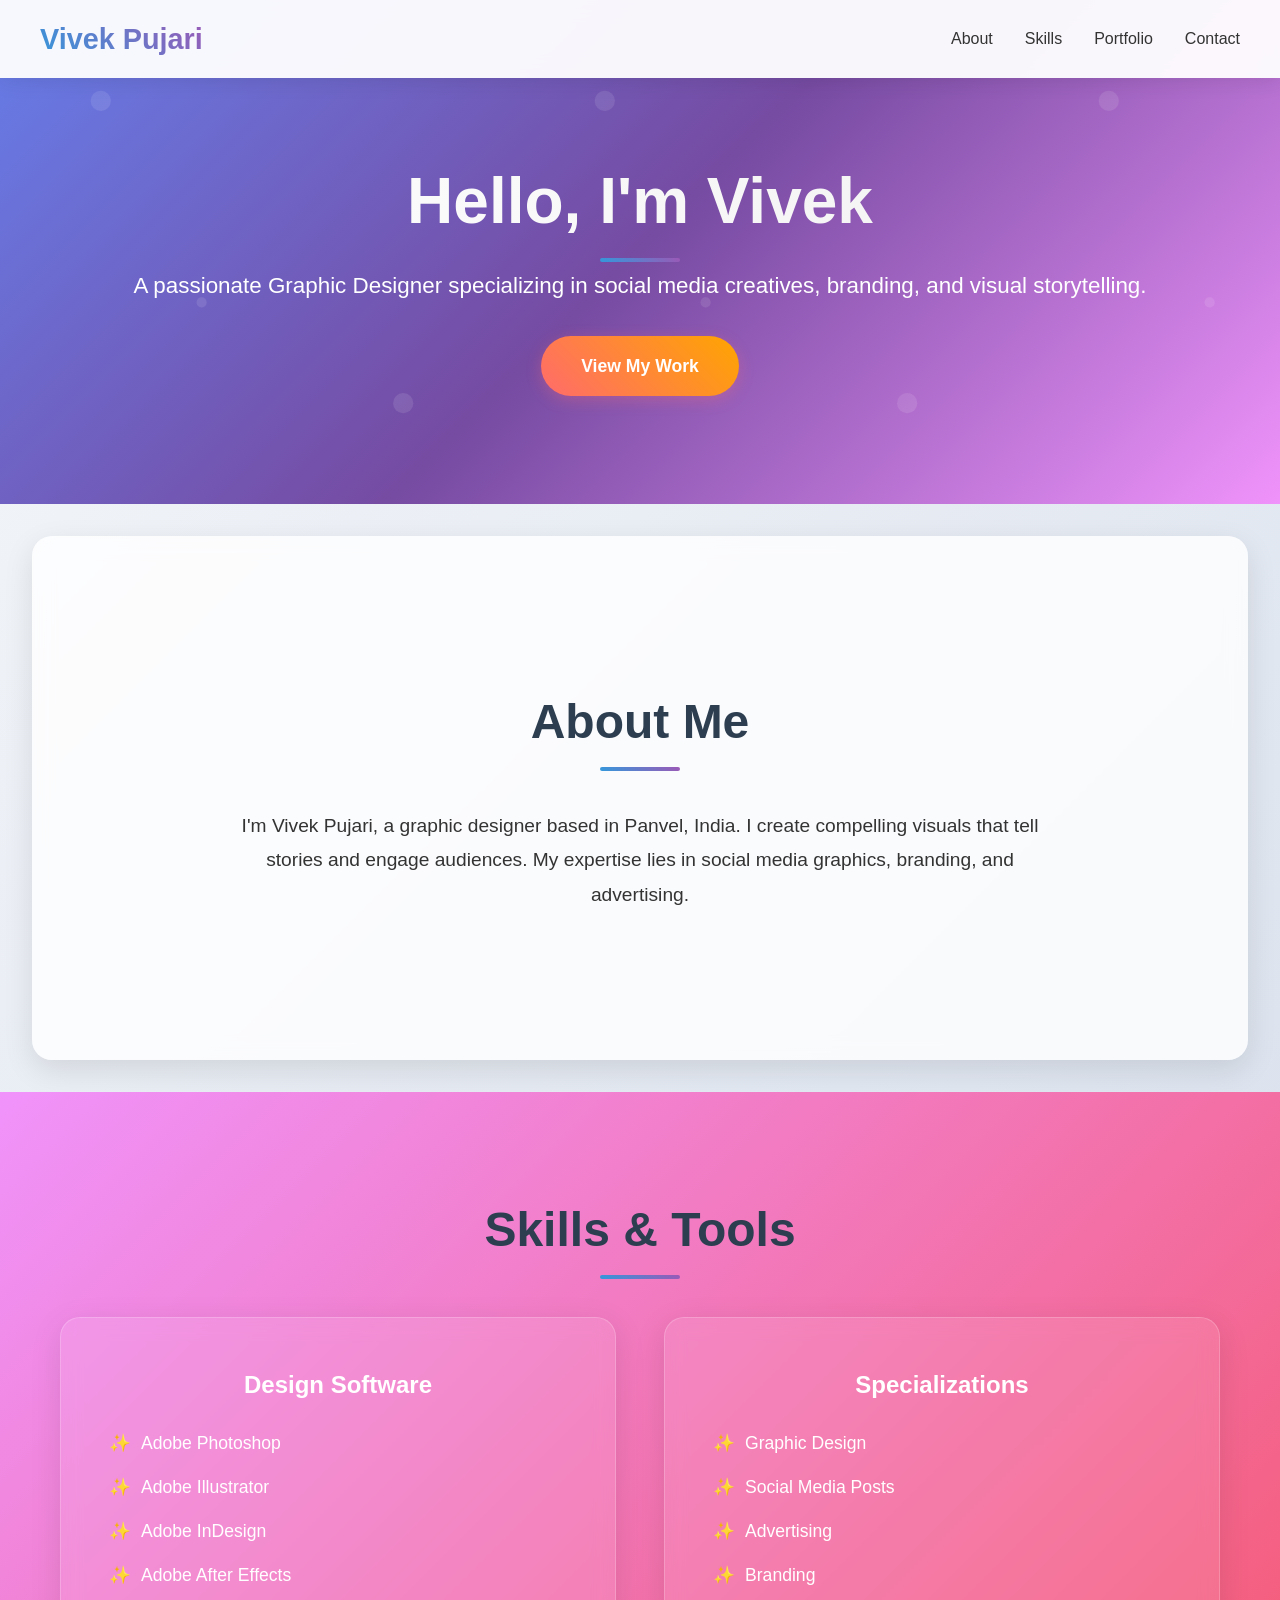
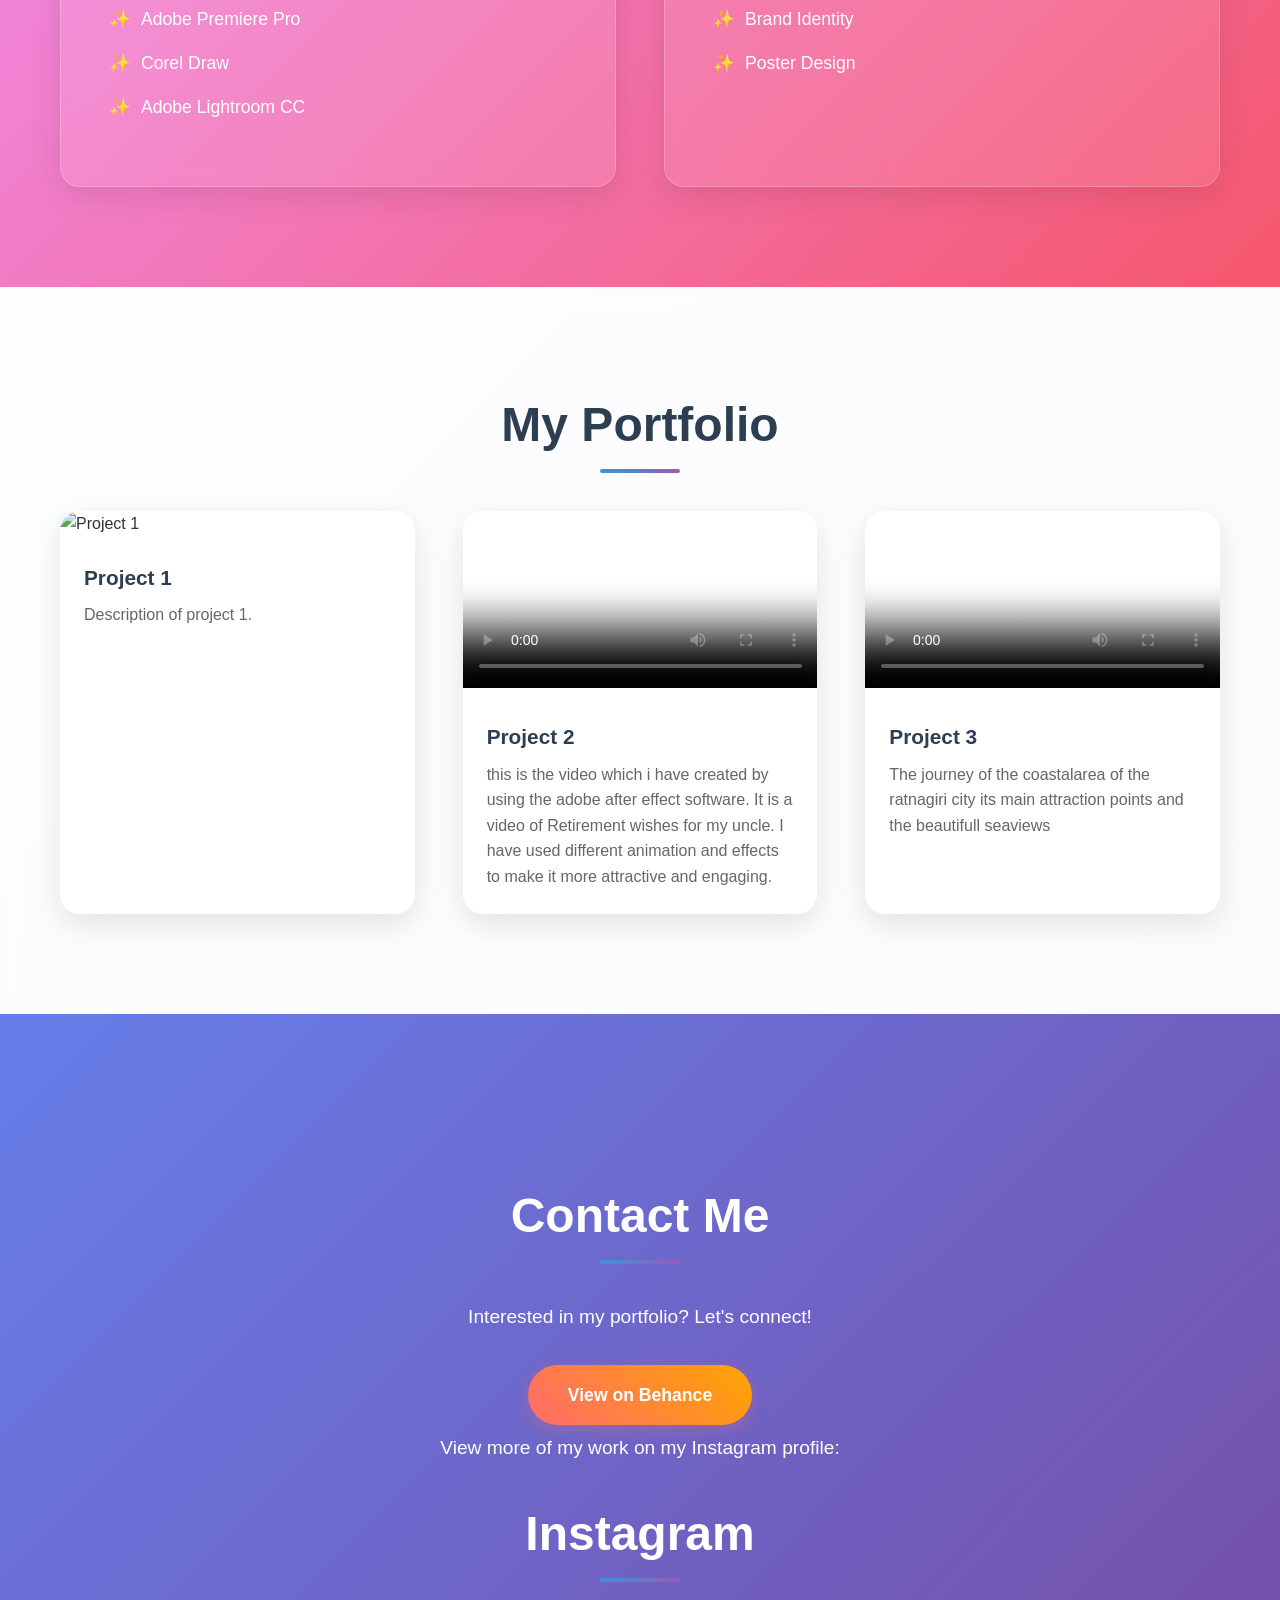
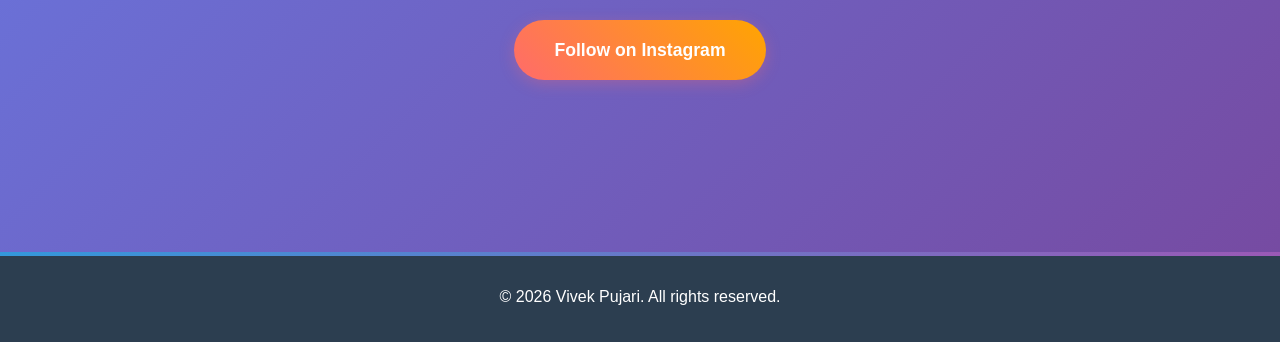
==== vivek pujari.html @ 7c7cf53e "Initial commit" ====
<!DOCTYPE html>
<html lang="en">
<head>
    <meta charset="UTF-8">
    <meta name="viewport" content="width=device-width, initial-scale=1.0">
    <title>Vivek Pujari - Graphic Designer</title>
    <link rel="stylesheet" href="style.css">
</head>
<body>
    <header>
        <nav>
            <div class="container">
                <h1>Vivek Pujari</h1>
                <ul>
                    <li><a href="#about">About</a></li>
                    <li><a href="#skills">Skills</a></li>
                    <li><a href="#portfolio">Portfolio</a></li>
                    <li><a href="#contact">Contact</a></li>
                </ul>
            </div>
        </nav>
    </header>

    <section id="hero">
        <div class="container">
            <h2>Hello, I'm Vivek</h2>
            <p>A passionate Graphic Designer specializing in social media creatives, branding, and visual storytelling.</p>
            <a href="#portfolio" class="btn">View My Work</a>
        </div>
    </section>

    <section id="about">
        <div class="container">
            <h2>About Me</h2>
            <p>I'm Vivek Pujari, a graphic designer based in Panvel, India. I create compelling visuals that tell stories and engage audiences. My expertise lies in social media graphics, branding, and advertising.</p>
        </div>
    </section>

    <section id="skills">
        <div class="container">
            <h2>Skills & Tools</h2>
            <div class="skills-grid">
                <div class="skill">
                    <h3>Design Software</h3>
                    <ul>
                        <li>Adobe Photoshop</li>
                        <li>Adobe Illustrator</li>
                        <li>Adobe InDesign</li>
                        <li>Adobe After Effects</li>
                        <li>Adobe Premiere Pro</li>
                        <li>Corel Draw</li>
                        <li>Adobe Lightroom CC</li>
                    </ul>
                </div>
                <div class="skill">
                    <h3>Specializations</h3>
                    <ul>
                        <li>Graphic Design</li>
                        <li>Social Media Posts</li>
                        <li>Advertising</li>
                        <li>Branding</li>
                        <li>Brand Identity</li>
                        <li>Poster Design</li>
                    </ul>
                </div>
            </div>
        </div>
    </section>

    <section id="portfolio">
        <div class="container">
            <h2>My Portfolio</h2>
            <div class="portfolio-grid">
                <div class="project">
                    <img src="C:\Users\Acer\OneDrive\Desktop\WhatsApp Image 2026-02-21 at 2.46.45 PM.jpeg" alt="Project 1">
                    <h3>Project 1</h3>
                    <p>Description of project 1.</p>
                </div>
                <div class="project">
                    <video controls width="100%" poster="video-poster.jpg">
                        <source src="C:\Users\Acer\Downloads\WhatsApp Video 2026-03-26 at 1.41.38 PM.mp4" type="video/mp4">
                    </video>
                    <h3>Project 2</h3>
                    <p>this is the video which i have created by using the adobe after effect software. It is a video of Retirement wishes for my uncle. I have used different animation and effects to make it more attractive and engaging.  
                    </p>
                </div>
                <div class="project">
                    <video controls width="100%" poster="video-poster.jpg">
                        <source src="C:\Users\Acer\Downloads\snapsave-app_3297527100485076476.mp4"type="video/mp4">
                    </video>
                    <h3>Project 3</h3>
                    <p>The journey of the coastalarea of the ratnagiri city its main attraction points and the beautifull seaviews</p>
                </div>
            </div>
        </div>
    </section>

    <section id="contact">
        <div class="container">
            <h2>Contact Me</h2>
            <p>Interested in my portfolio? Let's connect!</p>
            <a href="https://www.behance.net/vivekpujari3" class="btn">View on Behance</a>
            <p>View more of my work on my Instagram profile:</p>
            <h2>Instagram</h2>
            <a href="https://www.instagram.com/viveekx.11?utm_source=ig_web_button_share_sheet&igsh=ZDNlZDc0MzIxNw==" class="btn">Follow on Instagram</a>
        </div>
    </section>

    <footer>
        <div class="container">
            <p>&copy; 2026 Vivek Pujari. All rights reserved.</p>
        </div>
    </footer>

    <script src="script.js"></script>
</body>
</html>
---- style.css ----
/* Reset and base styles */
* {
    margin: 0;
    padding: 0;
    box-sizing: border-box;
}

body {
    font-family: 'Segoe UI', Tahoma, Geneva, Verdana, sans-serif;
    line-height: 1.6;
    color: #333;
    background: linear-gradient(135deg, #f5f7fa 0%, #c3cfe2 100%);
    min-height: 100vh;
}

.container {
    max-width: 1200px;
    margin: 0 auto;
    padding: 0 20px;
}

/* Header and Navigation */
header {
    background: rgba(255, 255, 255, 0.95);
    backdrop-filter: blur(10px);
    box-shadow: 0 2px 20px rgba(0,0,0,0.1);
    position: fixed;
    width: 100%;
    top: 0;
    z-index: 100;
    transition: all 0.3s ease;
}

nav .container {
    display: flex;
    justify-content: space-between;
    align-items: center;
    padding: 1rem 0;
}

nav h1 {
    color: #2c3e50;
    font-weight: 700;
    font-size: 1.8rem;
    background: linear-gradient(45deg, #3498db, #9b59b6);
    -webkit-background-clip: text;
    -webkit-text-fill-color: transparent;
    background-clip: text;
}

nav ul {
    display: flex;
    list-style: none;
}

nav ul li {
    margin-left: 2rem;
}

nav a {
    text-decoration: none;
    color: #333;
    font-weight: 500;
    transition: all 0.3s ease;
    position: relative;
}

nav a:hover {
    color: #3498db;
    transform: translateY(-2px);
}

nav a::after {
    content: '';
    position: absolute;
    width: 0;
    height: 2px;
    bottom: -5px;
    left: 0;
    background: linear-gradient(45deg, #3498db, #9b59b6);
    transition: width 0.3s ease;
}

nav a:hover::after {
    width: 100%;
}

/* Hero Section */
#hero {
    background: linear-gradient(135deg, #667eea 0%, #764ba2 50%, #f093fb 100%);
    color: white;
    padding: 150px 0 100px;
    text-align: center;
    position: relative;
    overflow: hidden;
}

#hero::before {
    content: '';
    position: absolute;
    top: 0;
    left: 0;
    right: 0;
    bottom: 0;
    background: url('data:image/svg+xml,<svg xmlns="http://www.w3.org/2000/svg" viewBox="0 0 100 100"><circle cx="20" cy="20" r="2" fill="rgba(255,255,255,0.1)"/><circle cx="80" cy="80" r="2" fill="rgba(255,255,255,0.1)"/><circle cx="40" cy="60" r="1" fill="rgba(255,255,255,0.1)"/></svg>') repeat;
    animation: float 20s ease-in-out infinite;
}

@keyframes float {
    0%, 100% { transform: translateY(0px); }
    50% { transform: translateY(-10px); }
}

#hero .container {
    position: relative;
    z-index: 1;
}

#hero h2 {
    font-size: 4rem;
    margin-bottom: 1rem;
    font-weight: 700;
    animation: fadeInUp 1s ease-out;
    background: linear-gradient(45deg, #fff, #f0f0f0);
    -webkit-background-clip: text;
    -webkit-text-fill-color: transparent;
    background-clip: text;
}

#hero p {
    font-size: 1.4rem;
    margin-bottom: 2rem;
    animation: fadeInUp 1.2s ease-out;
    opacity: 0;
    animation-fill-mode: forwards;
}

.btn {
    display: inline-block;
    background: linear-gradient(45deg, #ff6b6b, #ffa500);
    color: white;
    padding: 1rem 2.5rem;
    text-decoration: none;
    border-radius: 50px;
    font-weight: 600;
    font-size: 1.1rem;
    transition: all 0.3s ease;
    box-shadow: 0 4px 15px rgba(255, 107, 107, 0.3);
    animation: fadeInUp 1.4s ease-out;
    opacity: 0;
    animation-fill-mode: forwards;
    position: relative;
    overflow: hidden;
}

.btn:hover {
    transform: translateY(-3px);
    box-shadow: 0 8px 25px rgba(255, 107, 107, 0.4);
}

.btn::before {
    content: '';
    position: absolute;
    top: 0;
    left: -100%;
    width: 100%;
    height: 100%;
    background: linear-gradient(90deg, transparent, rgba(255,255,255,0.2), transparent);
    transition: left 0.5s;
}

.btn:hover::before {
    left: 100%;
}

@keyframes fadeInUp {
    from {
        opacity: 0;
        transform: translateY(30px);
    }
    to {
        opacity: 1;
        transform: translateY(0);
    }
}

/* Sections */
section {
    padding: 100px 0;
    position: relative;
}

section h2 {
    text-align: center;
    margin-bottom: 3rem;
    font-size: 3rem;
    color: #2c3e50;
    font-weight: 700;
    position: relative;
}

section h2::after {
    content: '';
    position: absolute;
    bottom: -10px;
    left: 50%;
    transform: translateX(-50%);
    width: 80px;
    height: 4px;
    background: linear-gradient(45deg, #3498db, #9b59b6);
    border-radius: 2px;
}

/* About */
#about {
    background: rgba(255, 255, 255, 0.8);
    backdrop-filter: blur(10px);
    margin: 2rem;
    border-radius: 20px;
    box-shadow: 0 10px 30px rgba(0,0,0,0.1);
}

#about .container {
    padding: 3rem;
}

#about p {
    font-size: 1.2rem;
    line-height: 1.8;
    text-align: center;
    max-width: 800px;
    margin: 0 auto;
}

/* Skills */
#skills {
    background: linear-gradient(135deg, #f093fb 0%, #f5576c 100%);
    color: white;
}

.skills-grid {
    display: grid;
    grid-template-columns: repeat(auto-fit, minmax(350px, 1fr));
    gap: 3rem;
}

.skill {
    background: rgba(255, 255, 255, 0.1);
    backdrop-filter: blur(10px);
    padding: 3rem;
    border-radius: 20px;
    box-shadow: 0 8px 32px rgba(0,0,0,0.1);
    border: 1px solid rgba(255, 255, 255, 0.2);
    transition: transform 0.3s ease, box-shadow 0.3s ease;
}

.skill:hover {
    transform: translateY(-10px);
    box-shadow: 0 15px 40px rgba(0,0,0,0.2);
}

.skill h3 {
    margin-bottom: 1.5rem;
    color: white;
    font-size: 1.5rem;
    text-align: center;
}

.skill ul {
    list-style: none;
}

.skill li {
    margin-bottom: 1rem;
    padding-left: 2rem;
    position: relative;
    font-size: 1.1rem;
}

.skill li:before {
    content: '✨';
    position: absolute;
    left: 0;
    color: #ffd700;
}

/* Portfolio */
#portfolio {
    background: rgba(255, 255, 255, 0.9);
    backdrop-filter: blur(10px);
}

.portfolio-grid {
    display: grid;
    grid-template-columns: repeat(auto-fit, minmax(350px, 1fr));
    gap: 3rem;
}

.project {
    background: white;
    border-radius: 20px;
    overflow: hidden;
    box-shadow: 0 10px 30px rgba(0,0,0,0.1);
    transition: all 0.3s ease;
    position: relative;
}

.project:hover {
    transform: translateY(-15px) scale(1.02);
    box-shadow: 0 20px 40px rgba(0,0,0,0.2);
}

.project img {
    width: 100%;
    height: 250px;
    object-fit: cover;
    transition: transform 0.3s ease;
}

.project:hover img {
    transform: scale(1.1);
}

.project h3 {
    padding: 1.5rem 1.5rem 0.5rem;
    color: #2c3e50;
    font-size: 1.3rem;
}

.project p {
    padding: 0 1.5rem 1.5rem;
    color: #666;
}

.project::before {
    content: '';
    position: absolute;
    top: 0;
    left: 0;
    right: 0;
    bottom: 0;
    background: linear-gradient(45deg, rgba(52, 152, 219, 0.1), rgba(155, 89, 182, 0.1));
    opacity: 0;
    transition: opacity 0.3s ease;
}

.project:hover::before {
    opacity: 1;
}

/* Contact */
#contact {
    background: linear-gradient(135deg, #667eea 0%, #764ba2 100%);
    color: white;
    text-align: center;
}

#contact .container {
    padding: 4rem;
}

#contact h2 {
    color: white;
}

#contact p {
    font-size: 1.2rem;
    margin-bottom: 2rem;
}

/* Footer */
footer {
    background: #2c3e50;
    color: white;
    text-align: center;
    padding: 2rem 0;
    position: relative;
}

footer::before {
    content: '';
    position: absolute;
    top: 0;
    left: 0;
    right: 0;
    height: 4px;
    background: linear-gradient(45deg, #3498db, #9b59b6);
}

/* Responsive */
@media (max-width: 768px) {
    nav .container {
        flex-direction: column;
    }
    
    nav ul {
        margin-top: 1rem;
    }
    
    nav ul li {
        margin: 0 1rem;
    }
    
    #hero h2 {
        font-size: 2.5rem;
    }
    
    #hero {
        padding: 120px 0 80px;
    }
    
    section h2 {
        font-size: 2.2rem;
    }
    
    .skills-grid, .portfolio-grid {
        grid-template-columns: 1fr;
    }
    
    #about .container {
        padding: 2rem;
    }
}
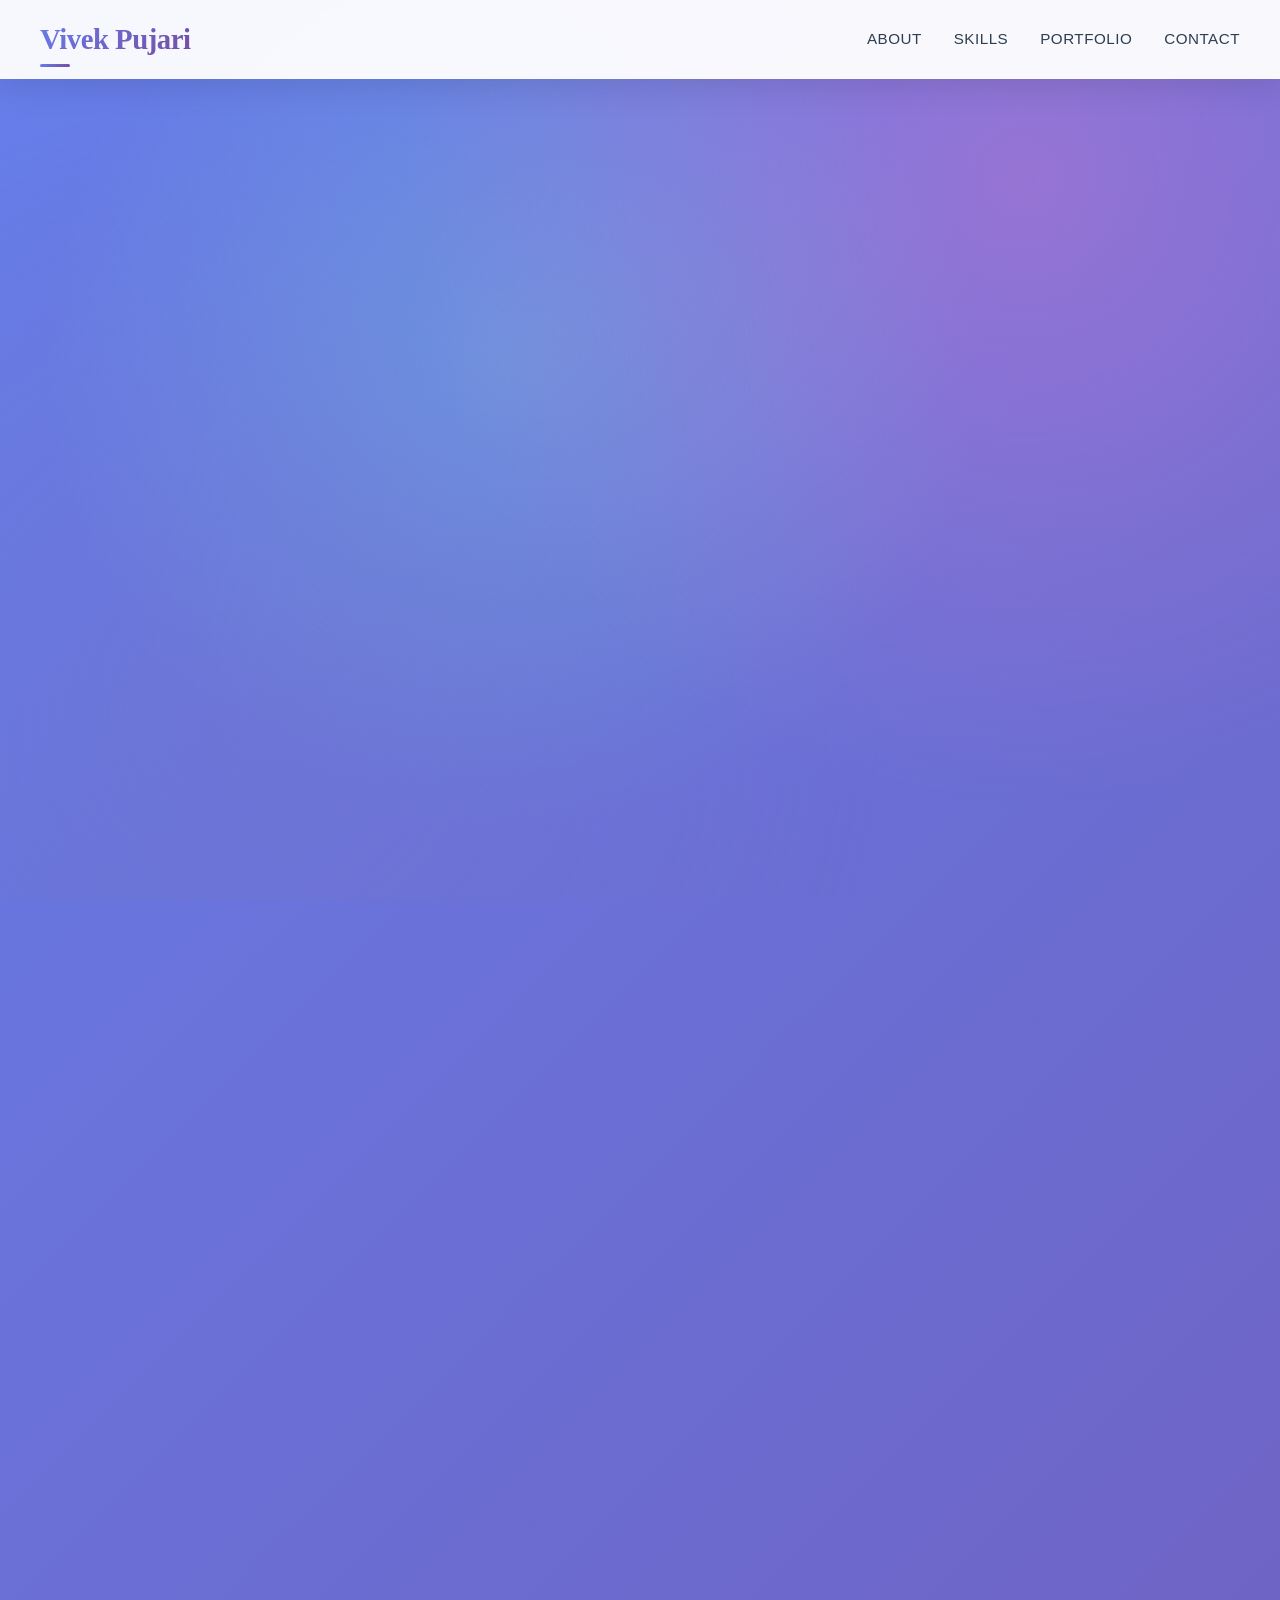
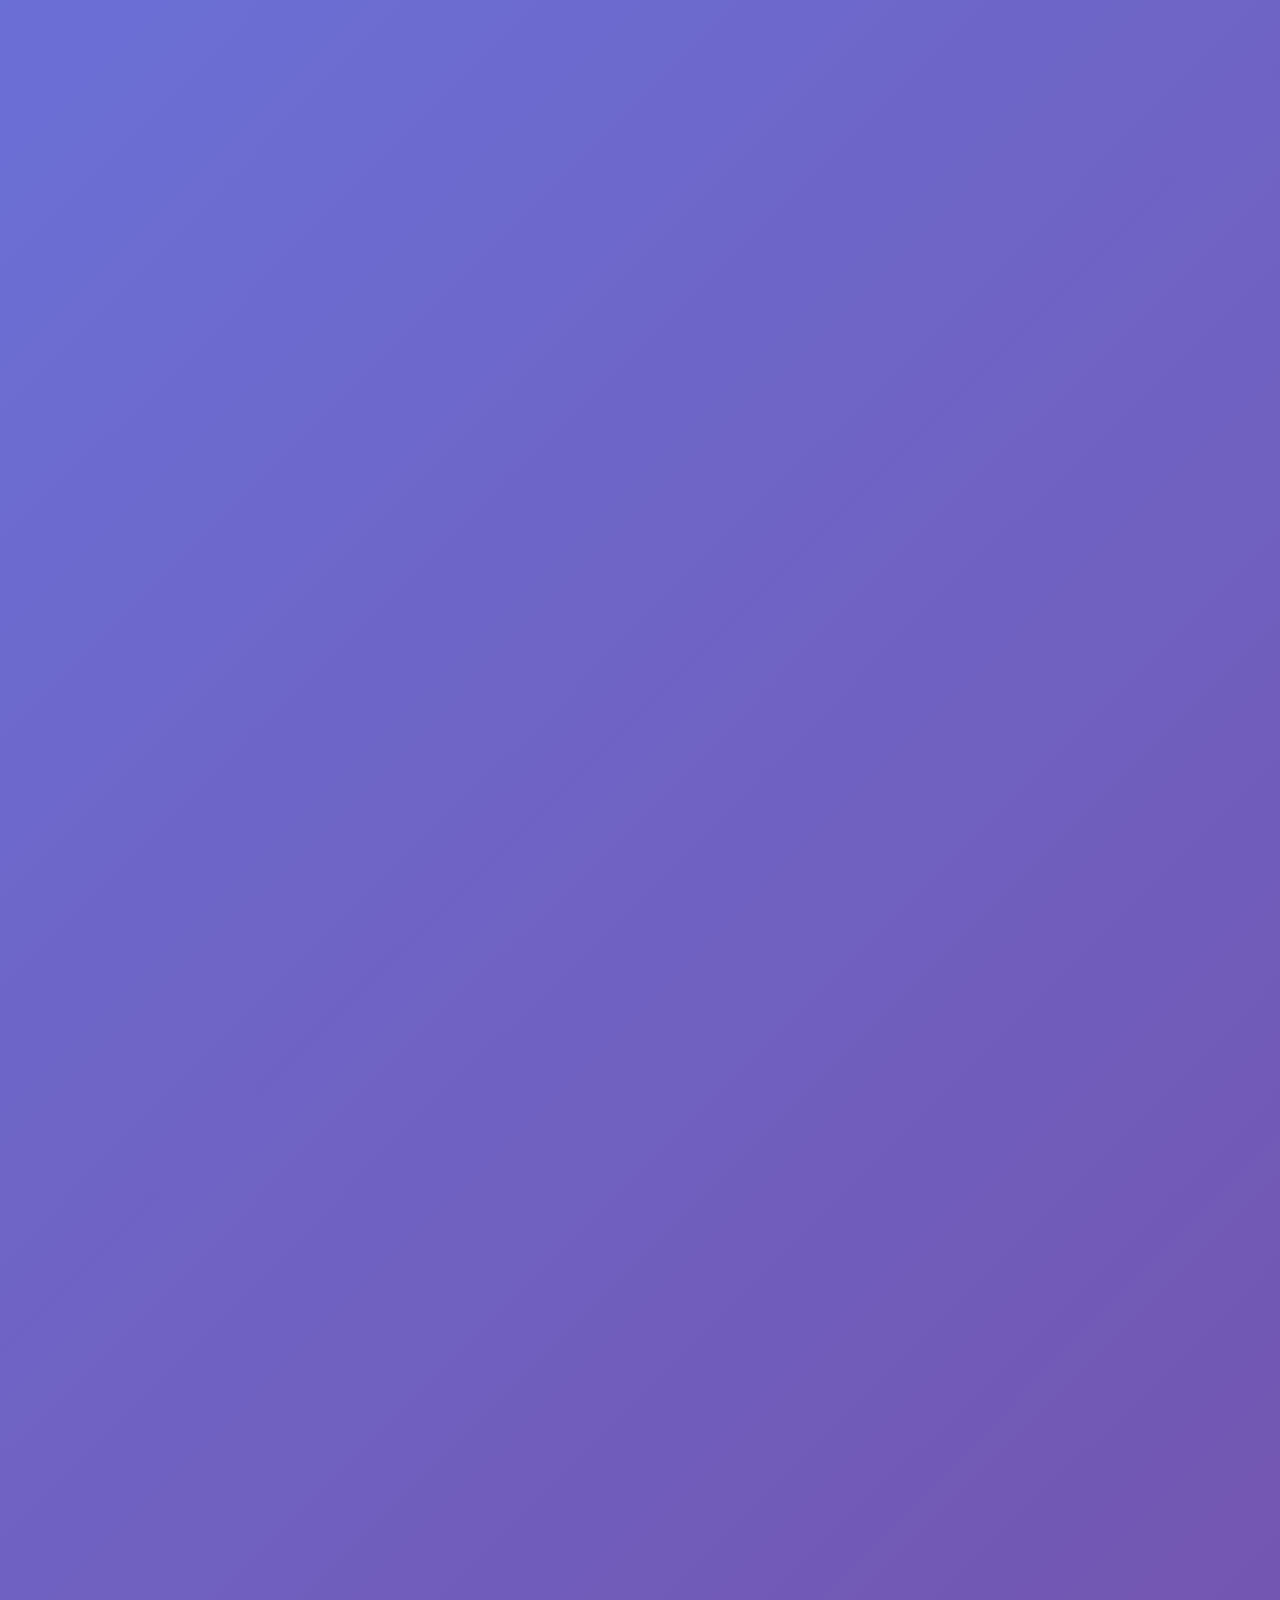
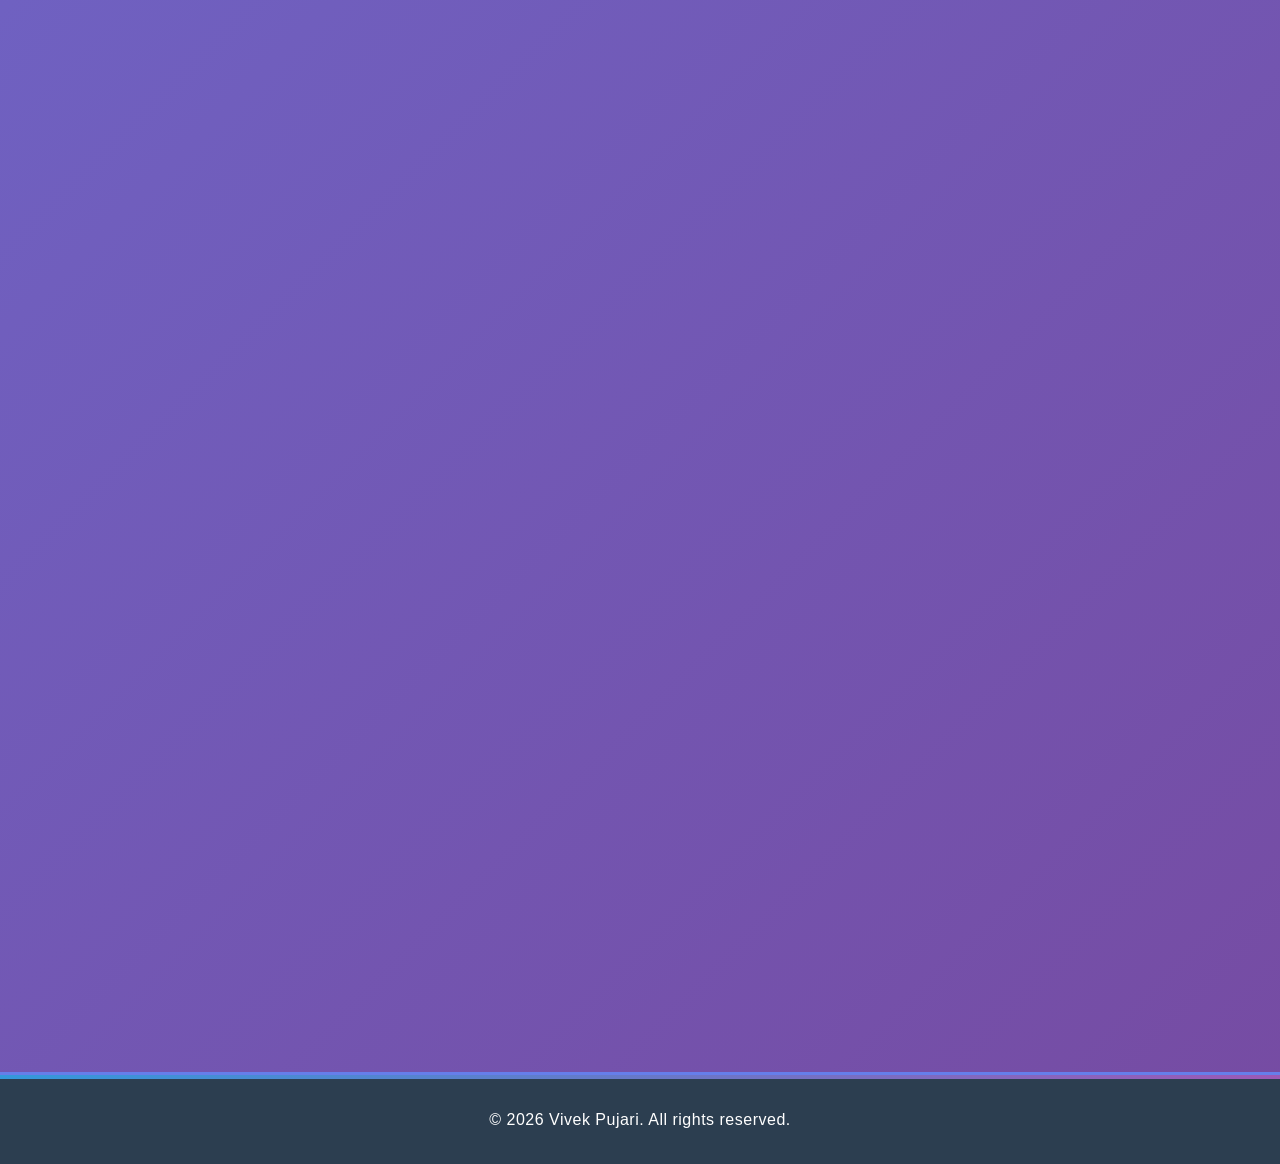
==== commit 0160b978: "dns" ====
--- a/vivek pujari.html
+++ b/vivek pujari.html
@@ -78,7 +78,7 @@
                 </div>
                 <div class="project">
                     <video controls width="100%" poster="video-poster.jpg">
-                        <source src="C:\Users\Acer\Downloads\WhatsApp Video 2026-03-26 at 1.41.38 PM.mp4" type="video/mp4">
+                        <source src="https://pub-1407f82391df4ab1951418d04be76914.r2.dev/uploads/525f02c0-0112-4c88-8903-cd759d3277e4.mp4" type="video/mp4">
                     </video>
                     <h3>Project 2</h3>
                     <p>this is the video which i have created by using the adobe after effect software. It is a video of Retirement wishes for my uncle. I have used different animation and effects to make it more attractive and engaging.  
@@ -86,7 +86,7 @@
                 </div>
                 <div class="project">
                     <video controls width="100%" poster="video-poster.jpg">
-                        <source src="C:\Users\Acer\Downloads\snapsave-app_3297527100485076476.mp4"type="video/mp4">
+                        <source src="https://pub-1407f82391df4ab1951418d04be76914.r2.dev/uploads/deaaebb6-fcba-4660-95e8-91c89a6144dc.mp4"type="video/mp4">
                     </video>
                     <h3>Project 3</h3>
                     <p>The journey of the coastalarea of the ratnagiri city its main attraction points and the beautifull seaviews</p>
--- a/style.css
+++ b/style.css
@@ -1,3 +1,23 @@
+/* CSS Custom Properties for Theming */
+:root {
+    --primary-color: #667eea;
+    --secondary-color: #764ba2;
+    --accent-color: #f093fb;
+    --text-color: #2c3e50;
+    --light-bg: #f8f9fa;
+    --dark-bg: #1a1a1a;
+    --glass-bg: rgba(255, 255, 255, 0.1);
+    --glass-border: rgba(255, 255, 255, 0.2);
+    --shadow-light: 0 8px 32px rgba(0, 0, 0, 0.1);
+    --shadow-dark: 0 15px 35px rgba(0, 0, 0, 0.2);
+    --gradient-primary: linear-gradient(135deg, var(--primary-color), var(--secondary-color));
+    --gradient-accent: linear-gradient(135deg, var(--accent-color), #f5576c);
+    --transition: all 0.3s cubic-bezier(0.4, 0, 0.2, 1);
+}
+
+/* Import Google Fonts */
+@import url('https://fonts.googleapis.com/css2?family=Poppins:wght@300;400;500;600;700;800&family=Playfair+Display:wght@400;700&display=swap');
+
 /* Reset and base styles */
 * {
     margin: 0;
@@ -6,11 +26,28 @@
 }
 
 body {
-    font-family: 'Segoe UI', Tahoma, Geneva, Verdana, sans-serif;
+    font-family: 'Poppins', sans-serif;
     line-height: 1.6;
-    color: #333;
-    background: linear-gradient(135deg, #f5f7fa 0%, #c3cfe2 100%);
+    color: var(--text-color);
+    background: var(--gradient-primary);
     min-height: 100vh;
+    overflow-x: hidden;
+    position: relative;
+}
+
+body::before {
+    content: '';
+    position: fixed;
+    top: 0;
+    left: 0;
+    width: 100%;
+    height: 100%;
+    background:
+        radial-gradient(circle at 20% 80%, rgba(120, 119, 198, 0.3) 0%, transparent 50%),
+        radial-gradient(circle at 80% 20%, rgba(255, 119, 198, 0.3) 0%, transparent 50%),
+        radial-gradient(circle at 40% 40%, rgba(120, 219, 226, 0.3) 0%, transparent 50%);
+    pointer-events: none;
+    z-index: -1;
 }
 
 .container {
@@ -22,13 +59,21 @@
 /* Header and Navigation */
 header {
     background: rgba(255, 255, 255, 0.95);
-    backdrop-filter: blur(10px);
-    box-shadow: 0 2px 20px rgba(0,0,0,0.1);
+    backdrop-filter: blur(20px);
+    -webkit-backdrop-filter: blur(20px);
+    box-shadow: var(--shadow-light);
     position: fixed;
     width: 100%;
     top: 0;
-    z-index: 100;
-    transition: all 0.3s ease;
+    z-index: 1000;
+    transition: var(--transition);
+    border-bottom: 1px solid var(--glass-border);
+}
+
+header.scrolled {
+    background: rgba(255, 255, 255, 0.98);
+    box-shadow: var(--shadow-dark);
+    transform: translateY(0);
 }
 
 nav .container {
@@ -39,34 +84,53 @@
 }
 
 nav h1 {
-    color: #2c3e50;
-    font-weight: 700;
+    color: var(--text-color);
+    font-weight: 800;
     font-size: 1.8rem;
-    background: linear-gradient(45deg, #3498db, #9b59b6);
+    background: var(--gradient-primary);
     -webkit-background-clip: text;
     -webkit-text-fill-color: transparent;
     background-clip: text;
+    font-family: 'Playfair Display', serif;
+    letter-spacing: -0.5px;
+    position: relative;
+}
+
+nav h1::after {
+    content: '';
+    position: absolute;
+    bottom: -5px;
+    left: 0;
+    width: 30px;
+    height: 3px;
+    background: var(--gradient-primary);
+    border-radius: 2px;
 }
 
 nav ul {
     display: flex;
     list-style: none;
+    gap: 2rem;
 }
 
 nav ul li {
-    margin-left: 2rem;
+    position: relative;
 }
 
 nav a {
     text-decoration: none;
-    color: #333;
+    color: var(--text-color);
     font-weight: 500;
-    transition: all 0.3s ease;
-    position: relative;
+    transition: var(--transition);
+    position: relative;
+    padding: 0.5rem 0;
+    font-size: 0.95rem;
+    letter-spacing: 0.5px;
+    text-transform: uppercase;
 }
 
 nav a:hover {
-    color: #3498db;
+    color: var(--primary-color);
     transform: translateY(-2px);
 }
 
@@ -75,10 +139,11 @@
     position: absolute;
     width: 0;
     height: 2px;
-    bottom: -5px;
-    left: 0;
-    background: linear-gradient(45deg, #3498db, #9b59b6);
-    transition: width 0.3s ease;
+    bottom: 0;
+    left: 50%;
+    background: var(--gradient-primary);
+    transition: var(--transition);
+    transform: translateX(-50%);
 }
 
 nav a:hover::after {
@@ -87,12 +152,15 @@
 
 /* Hero Section */
 #hero {
-    background: linear-gradient(135deg, #667eea 0%, #764ba2 50%, #f093fb 100%);
-    color: white;
-    padding: 150px 0 100px;
+    background: var(--gradient-accent);
+    color: white;
+    padding: 180px 0 120px;
     text-align: center;
     position: relative;
     overflow: hidden;
+    min-height: 100vh;
+    display: flex;
+    align-items: center;
 }
 
 #hero::before {
@@ -102,60 +170,111 @@
     left: 0;
     right: 0;
     bottom: 0;
-    background: url('data:image/svg+xml,<svg xmlns="http://www.w3.org/2000/svg" viewBox="0 0 100 100"><circle cx="20" cy="20" r="2" fill="rgba(255,255,255,0.1)"/><circle cx="80" cy="80" r="2" fill="rgba(255,255,255,0.1)"/><circle cx="40" cy="60" r="1" fill="rgba(255,255,255,0.1)"/></svg>') repeat;
+    background:
+        url('data:image/svg+xml,<svg xmlns="http://www.w3.org/2000/svg" viewBox="0 0 1000 1000"><defs><pattern id="grain" width="100" height="100" patternUnits="userSpaceOnUse"><circle cx="25" cy="25" r="1" fill="rgba(255,255,255,0.1)"/><circle cx="75" cy="75" r="1" fill="rgba(255,255,255,0.1)"/><circle cx="50" cy="50" r="0.5" fill="rgba(255,255,255,0.05)"/></pattern></defs><rect width="100%" height="100%" fill="url(%23grain)"/></svg>') repeat,
+        linear-gradient(45deg, rgba(255,255,255,0.1) 0%, rgba(255,255,255,0.05) 100%);
     animation: float 20s ease-in-out infinite;
 }
 
 @keyframes float {
-    0%, 100% { transform: translateY(0px); }
-    50% { transform: translateY(-10px); }
+    0%, 100% { transform: translateY(0px) rotate(0deg); }
+    33% { transform: translateY(-10px) rotate(1deg); }
+    66% { transform: translateY(5px) rotate(-1deg); }
 }
 
 #hero .container {
     position: relative;
     z-index: 1;
+    animation: slideInUp 1s ease-out;
+}
+
+@keyframes slideInUp {
+    from {
+        opacity: 0;
+        transform: translateY(50px);
+    }
+    to {
+        opacity: 1;
+        transform: translateY(0);
+    }
 }
 
 #hero h2 {
-    font-size: 4rem;
-    margin-bottom: 1rem;
-    font-weight: 700;
-    animation: fadeInUp 1s ease-out;
-    background: linear-gradient(45deg, #fff, #f0f0f0);
+    font-size: 4.5rem;
+    margin-bottom: 1.5rem;
+    font-weight: 800;
+    font-family: 'Playfair Display', serif;
+    background: linear-gradient(45deg, #fff, rgba(255,255,255,0.9));
     -webkit-background-clip: text;
     -webkit-text-fill-color: transparent;
     background-clip: text;
+    letter-spacing: -1px;
+    animation: fadeInScale 1.2s ease-out;
+    text-shadow: 0 2px 4px rgba(0,0,0,0.1);
+}
+
+@keyframes fadeInScale {
+    from {
+        opacity: 0;
+        transform: scale(0.9);
+    }
+    to {
+        opacity: 1;
+        transform: scale(1);
+    }
 }
 
 #hero p {
     font-size: 1.4rem;
-    margin-bottom: 2rem;
-    animation: fadeInUp 1.2s ease-out;
+    margin-bottom: 3rem;
+    max-width: 600px;
+    margin-left: auto;
+    margin-right: auto;
+    font-weight: 300;
+    line-height: 1.8;
+    animation: fadeInUp 1.4s ease-out;
     opacity: 0;
     animation-fill-mode: forwards;
+    color: rgba(255,255,255,0.95);
+}
+
+@keyframes fadeInUp {
+    from {
+        opacity: 0;
+        transform: translateY(30px);
+    }
+    to {
+        opacity: 1;
+        transform: translateY(0);
+    }
 }
 
 .btn {
     display: inline-block;
     background: linear-gradient(45deg, #ff6b6b, #ffa500);
     color: white;
-    padding: 1rem 2.5rem;
+    padding: 1.2rem 3rem;
     text-decoration: none;
     border-radius: 50px;
     font-weight: 600;
     font-size: 1.1rem;
-    transition: all 0.3s ease;
-    box-shadow: 0 4px 15px rgba(255, 107, 107, 0.3);
-    animation: fadeInUp 1.4s ease-out;
+    transition: var(--transition);
+    box-shadow: 0 8px 25px rgba(255, 107, 107, 0.4);
+    animation: fadeInUp 1.6s ease-out;
     opacity: 0;
     animation-fill-mode: forwards;
     position: relative;
     overflow: hidden;
+    border: none;
+    cursor: pointer;
+    text-transform: uppercase;
+    letter-spacing: 1px;
+    font-family: 'Poppins', sans-serif;
 }
 
 .btn:hover {
-    transform: translateY(-3px);
-    box-shadow: 0 8px 25px rgba(255, 107, 107, 0.4);
+    transform: translateY(-5px) scale(1.05);
+    box-shadow: 0 15px 35px rgba(255, 107, 107, 0.6);
 }
 
 .btn::before {
@@ -165,38 +284,470 @@
     left: -100%;
     width: 100%;
     height: 100%;
-    background: linear-gradient(90deg, transparent, rgba(255,255,255,0.2), transparent);
-    transition: left 0.5s;
+    background: linear-gradient(90deg, transparent, rgba(255,255,255,0.3), transparent);
+    transition: left 0.6s;
 }
 
 .btn:hover::before {
     left: 100%;
 }
 
-@keyframes fadeInUp {
+.btn:active {
+    transform: translateY(-2px) scale(1.02);
+}
+
+/* Sections */
+section {
+    padding: 120px 0;
+    position: relative;
+}
+
+section h2 {
+    text-align: center;
+    margin-bottom: 4rem;
+    font-size: 3.5rem;
+    color: var(--text-color);
+    font-weight: 700;
+    font-family: 'Playfair Display', serif;
+    position: relative;
+    letter-spacing: -0.5px;
+}
+
+section h2::after {
+    content: '';
+    position: absolute;
+    bottom: -15px;
+    left: 50%;
+    transform: translateX(-50%);
+    width: 100px;
+    height: 5px;
+    background: var(--gradient-primary);
+    border-radius: 3px;
+    box-shadow: 0 2px 10px rgba(102, 126, 234, 0.3);
+}
+
+/* About */
+#about {
+    background: rgba(255, 255, 255, 0.9);
+    backdrop-filter: blur(20px);
+    -webkit-backdrop-filter: blur(20px);
+    margin: 2rem;
+    border-radius: 30px;
+    box-shadow: var(--shadow-light);
+    border: 1px solid var(--glass-border);
+    position: relative;
+    overflow: hidden;
+}
+
+#about::before {
+    content: '';
+    position: absolute;
+    top: -50%;
+    left: -50%;
+    width: 200%;
+    height: 200%;
+    background: conic-gradient(from 0deg, transparent, rgba(102, 126, 234, 0.1), transparent);
+    animation: rotate 20s linear infinite;
+    pointer-events: none;
+}
+
+@keyframes rotate {
+    from { transform: rotate(0deg); }
+    to { transform: rotate(360deg); }
+}
+
+#about .container {
+    padding: 4rem;
+    position: relative;
+    z-index: 1;
+}
+
+#about p {
+    font-size: 1.3rem;
+    line-height: 1.9;
+    text-align: center;
+    max-width: 900px;
+    margin: 0 auto;
+    font-weight: 400;
+    color: rgba(44, 62, 80, 0.9);
+}
+
+/* Skills */
+#skills {
+    background: var(--gradient-accent);
+    color: white;
+    position: relative;
+    overflow: hidden;
+}
+
+#skills::before {
+    content: '';
+    position: absolute;
+    top: 0;
+    left: 0;
+    right: 0;
+    bottom: 0;
+    background: url('data:image/svg+xml,<svg xmlns="http://www.w3.org/2000/svg" viewBox="0 0 100 100"><circle cx="10" cy="10" r="1" fill="rgba(255,255,255,0.1)"/><circle cx="90" cy="90" r="1" fill="rgba(255,255,255,0.1)"/><circle cx="50" cy="50" r="2" fill="rgba(255,255,255,0.05)"/></svg>') repeat;
+    animation: float 15s ease-in-out infinite reverse;
+}
+
+.skills-grid {
+    display: grid;
+    grid-template-columns: repeat(auto-fit, minmax(400px, 1fr));
+    gap: 3rem;
+}
+
+.skill {
+    background: rgba(255, 255, 255, 0.15);
+    backdrop-filter: blur(20px);
+    -webkit-backdrop-filter: blur(20px);
+    padding: 3.5rem;
+    border-radius: 25px;
+    box-shadow: var(--shadow-dark);
+    border: 1px solid rgba(255, 255, 255, 0.2);
+    transition: var(--transition);
+    position: relative;
+    overflow: hidden;
+}
+
+.skill::before {
+    content: '';
+    position: absolute;
+    top: 0;
+    left: -100%;
+    width: 100%;
+    height: 100%;
+    background: linear-gradient(90deg, transparent, rgba(255,255,255,0.1), transparent);
+    transition: left 0.6s;
+}
+
+.skill:hover::before {
+    left: 100%;
+}
+
+.skill:hover {
+    transform: translateY(-15px) rotateX(5deg);
+    box-shadow: 0 25px 50px rgba(0,0,0,0.3);
+}
+
+.skill h3 {
+    margin-bottom: 2rem;
+    color: white;
+    font-size: 1.8rem;
+    text-align: center;
+    font-weight: 600;
+    position: relative;
+}
+
+.skill h3::after {
+    content: '';
+    position: absolute;
+    bottom: -10px;
+    left: 50%;
+    transform: translateX(-50%);
+    width: 50px;
+    height: 3px;
+    background: rgba(255,255,255,0.5);
+    border-radius: 2px;
+}
+
+.skill ul {
+    list-style: none;
+}
+
+.skill li {
+    margin-bottom: 1.2rem;
+    padding-left: 2.5rem;
+    position: relative;
+    font-size: 1.1rem;
+    font-weight: 400;
+    transition: var(--transition);
+}
+
+.skill li:hover {
+    transform: translateX(10px);
+    color: #ffeaa7;
+}
+
+.skill li:before {
+    content: '✨';
+    position: absolute;
+    left: 0;
+    color: #ffd700;
+    font-size: 1.2rem;
+    transition: var(--transition);
+}
+
+.skill li:hover:before {
+    transform: scale(1.3) rotate(10deg);
+}
+
+/* Portfolio */
+#portfolio {
+    background: rgba(255, 255, 255, 0.95);
+    backdrop-filter: blur(20px);
+    -webkit-backdrop-filter: blur(20px);
+}
+
+.portfolio-grid {
+    display: grid;
+    grid-template-columns: repeat(auto-fit, minmax(400px, 1fr));
+    gap: 3rem;
+}
+
+.project {
+    background: white;
+    border-radius: 25px;
+    overflow: hidden;
+    box-shadow: var(--shadow-light);
+    transition: var(--transition);
+    position: relative;
+    border: 1px solid rgba(0,0,0,0.05);
+}
+
+.project:hover {
+    transform: translateY(-20px) scale(1.03) rotateY(2deg);
+    box-shadow: 0 30px 60px rgba(0,0,0,0.2);
+}
+
+.project img, .project video {
+    width: 100%;
+    height: 280px;
+    object-fit: cover;
+    transition: var(--transition);
+}
+
+.project:hover img, .project:hover video {
+    transform: scale(1.1);
+    filter: brightness(1.1) contrast(1.1);
+}
+
+.project h3 {
+    padding: 2rem 2rem 0.5rem;
+    color: var(--text-color);
+    font-size: 1.4rem;
+    font-weight: 600;
+    font-family: 'Playfair Display', serif;
+}
+
+.project p {
+    padding: 0 2rem 2rem;
+    color: #666;
+    font-size: 1rem;
+    line-height: 1.6;
+}
+
+.project::before {
+    content: '';
+    position: absolute;
+    top: 0;
+    left: 0;
+    right: 0;
+    bottom: 0;
+    background: linear-gradient(45deg, rgba(102, 126, 234, 0.05), rgba(118, 75, 162, 0.05));
+    opacity: 0;
+    transition: var(--transition);
+    pointer-events: none;
+}
+
+.project:hover::before {
+    opacity: 1;
+}
+
+/* Contact */
+#contact {
+    background: var(--gradient-primary);
+    color: white;
+    text-align: center;
+    position: relative;
+    overflow: hidden;
+}
+
+#contact::before {
+    content: '';
+    position: absolute;
+    top: -50%;
+    right: -50%;
+    width: 200%;
+    height: 200%;
+    background: conic-gradient(from 180deg, transparent, rgba(240, 147, 251, 0.1), transparent);
+    animation: rotate 25s linear infinite reverse;
+}
+
+#contact .container {
+    padding: 5rem;
+    position: relative;
+    z-index: 1;
+}
+
+#contact h2 {
+    color: white;
+    margin-bottom: 2rem;
+}
+
+#contact p {
+    font-size: 1.3rem;
+    margin-bottom: 3rem;
+    max-width: 600px;
+    margin-left: auto;
+    margin-right: auto;
+    font-weight: 300;
+}
+
+#contact .btn {
+    margin: 1rem;
+    animation: pulse 2s infinite;
+}
+
+@keyframes pulse {
+    0%, 100% { transform: scale(1); }
+    50% { transform: scale(1.05); }
+}
+
+/* Footer */
+footer {
+    background: var(--dark-bg);
+    color: white;
+    text-align: center;
+    padding: 3rem 0;
+    position: relative;
+    border-top: 3px solid var(--primary-color);
+}
+
+footer::before {
+    content: '';
+    position: absolute;
+    top: 0;
+    left: 0;
+    right: 0;
+    height: 4px;
+    background: var(--gradient-primary);
+}
+
+footer p {
+    font-size: 1rem;
+    font-weight: 400;
+    letter-spacing: 0.5px;
+}
+
+/* Scroll Animations */
+@keyframes slideInLeft {
     from {
         opacity: 0;
-        transform: translateY(30px);
+        transform: translateX(-50px);
     }
     to {
         opacity: 1;
-        transform: translateY(0);
-    }
-}
-
-/* Sections */
-section {
-    padding: 100px 0;
-    position: relative;
-}
-
-section h2 {
-    text-align: center;
-    margin-bottom: 3rem;
-    font-size: 3rem;
-    color: #2c3e50;
-    font-weight: 700;
-    position: relative;
+        transform: translateX(0);
+    }
+}
+
+@keyframes slideInRight {
+    from {
+        opacity: 0;
+        transform: translateX(50px);
+    }
+    to {
+        opacity: 1;
+        transform: translateX(0);
+    }
+}
+
+/* Responsive Design */
+@media (max-width: 768px) {
+    nav .container {
+        flex-direction: column;
+        gap: 1rem;
+    }
+
+    nav ul {
+        gap: 1rem;
+    }
+
+    nav ul li {
+        margin: 0;
+    }
+
+    #hero {
+        padding: 150px 0 100px;
+    }
+
+    #hero h2 {
+        font-size: 3rem;
+    }
+
+    #hero p {
+        font-size: 1.2rem;
+    }
+
+    section {
+        padding: 80px 0;
+    }
+
+    section h2 {
+        font-size: 2.5rem;
+        margin-bottom: 3rem;
+    }
+
+    .skills-grid, .portfolio-grid {
+        grid-template-columns: 1fr;
+        gap: 2rem;
+    }
+
+    .skill, .project {
+        padding: 2rem;
+    }
+
+    #about .container {
+        padding: 3rem 2rem;
+    }
+
+    #contact .container {
+        padding: 3rem 2rem;
+    }
+
+    .btn {
+        padding: 1rem 2rem;
+        font-size: 1rem;
+    }
+}
+
+@media (max-width: 480px) {
+    #hero h2 {
+        font-size: 2.5rem;
+    }
+
+    section h2 {
+        font-size: 2rem;
+    }
+
+    .skill, .project {
+        margin: 0 1rem;
+    }
+}
+
+/* Loading Animation */
+.loading {
+    opacity: 0;
+    animation: fadeIn 0.8s ease-out 0.2s forwards;
+}
+
+/* Custom Scrollbar */
+::-webkit-scrollbar {
+    width: 8px;
+}
+
+::-webkit-scrollbar-track {
+    background: rgba(255,255,255,0.1);
+}
+
+::-webkit-scrollbar-thumb {
+    background: var(--gradient-primary);
+    border-radius: 4px;
+}
+
+::-webkit-scrollbar-thumb:hover {
+    background: var(--gradient-accent);
 }
 
 section h2::after {
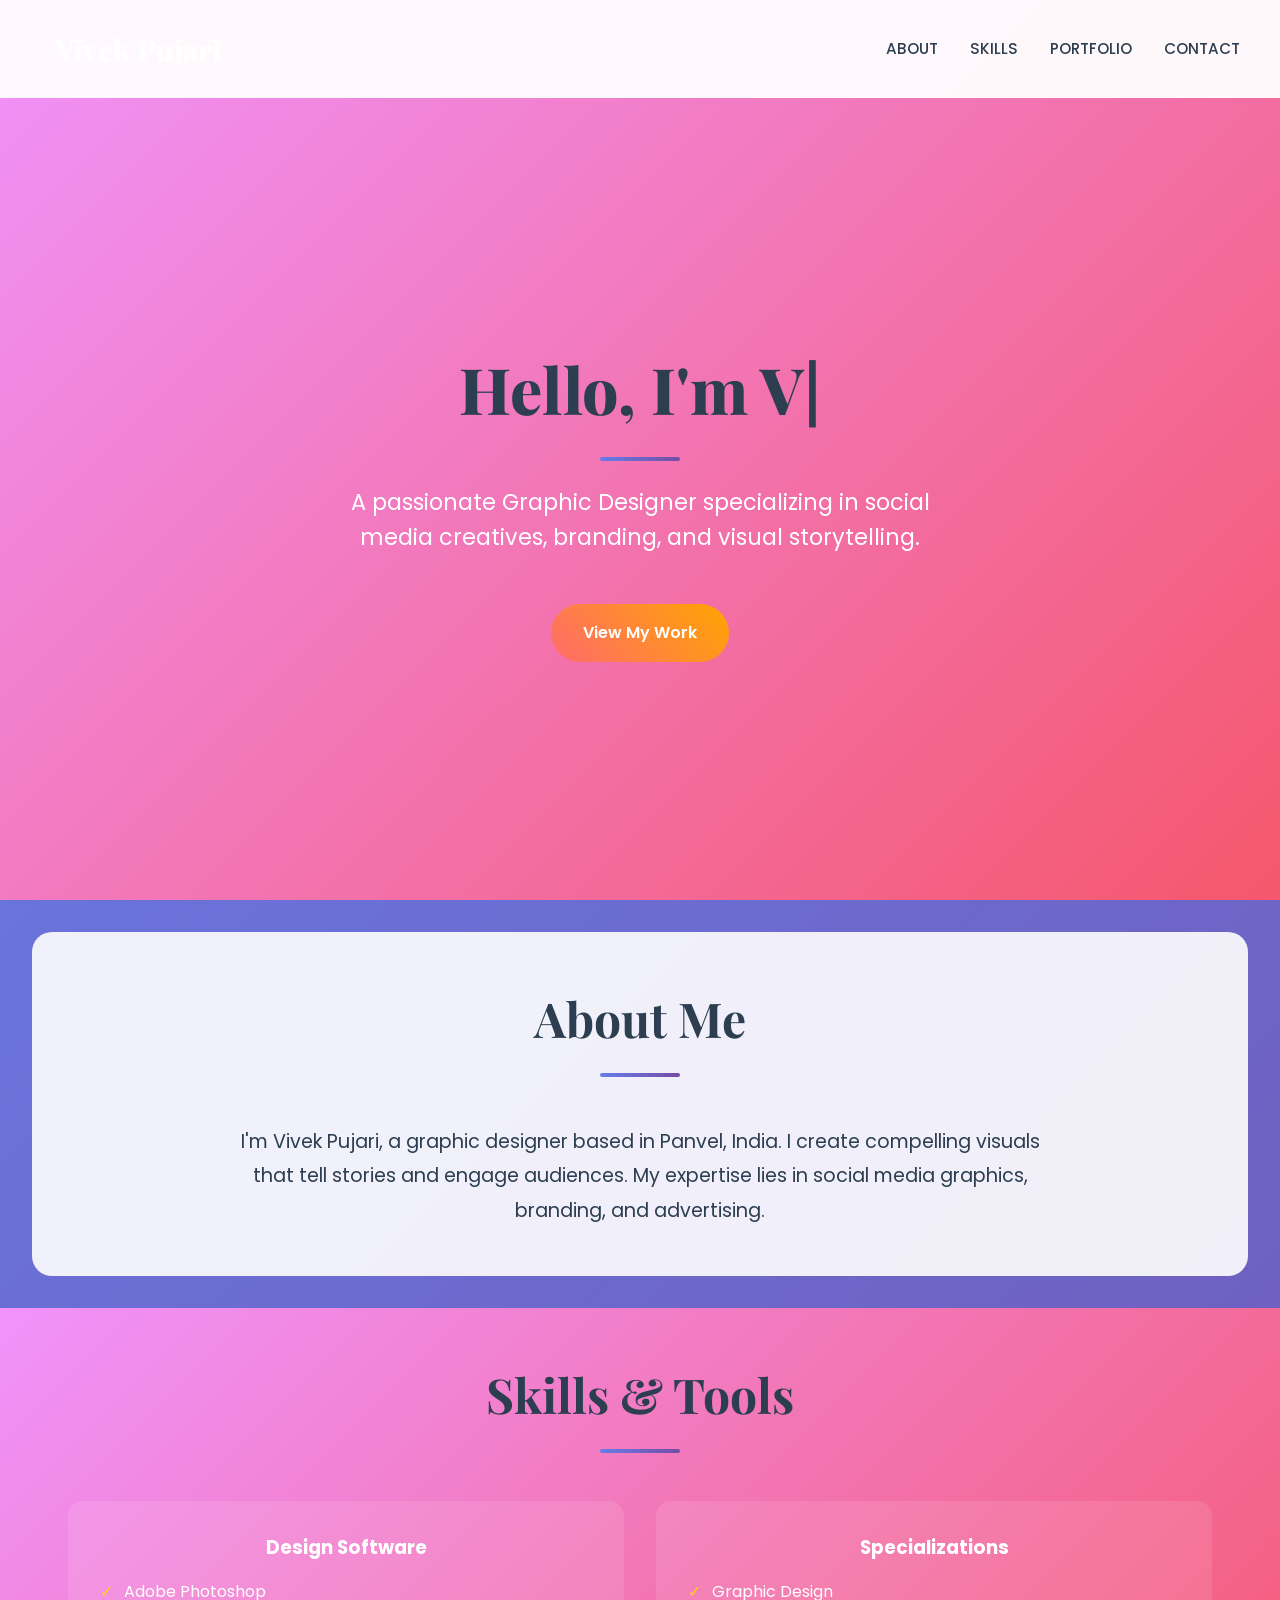
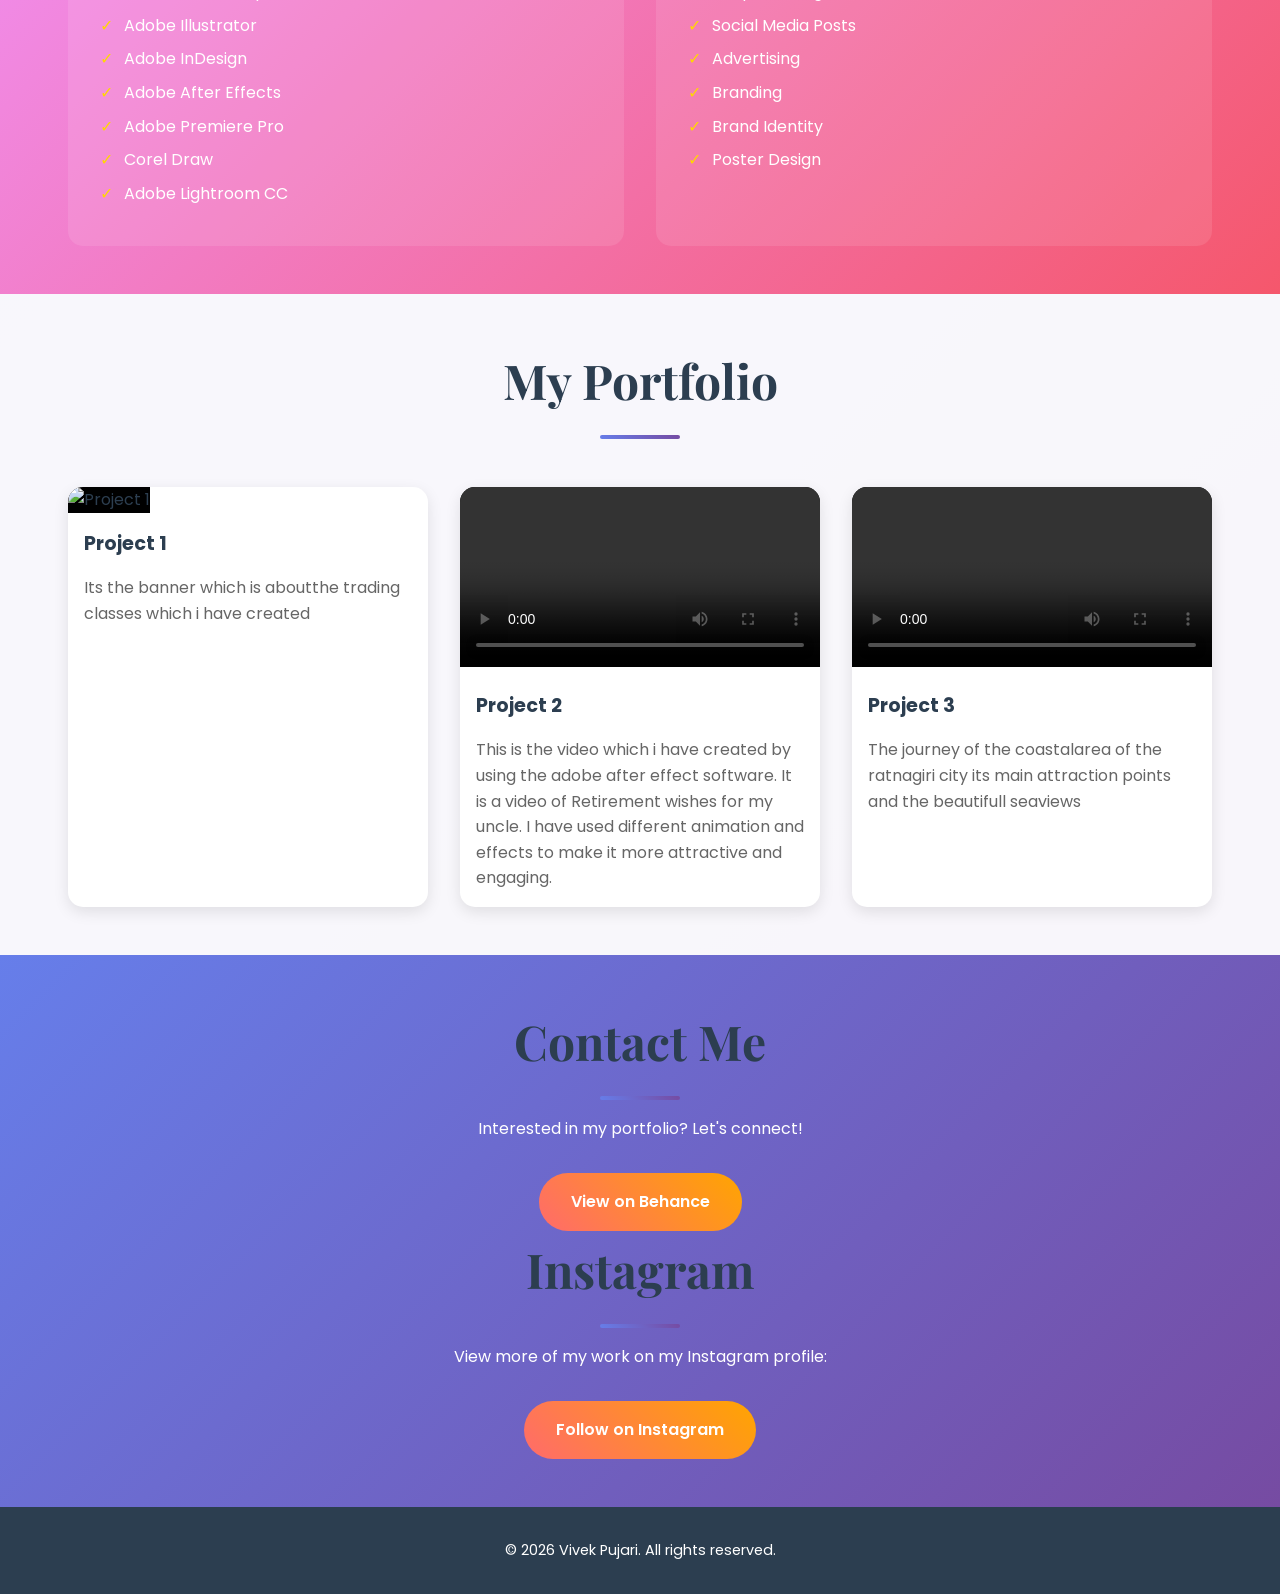
==== commit 16127a66: "Initial commit of Vivek's portfolio website" ====
--- a/vivek pujari.html
+++ b/vivek pujari.html
@@ -72,20 +72,20 @@
             <h2>My Portfolio</h2>
             <div class="portfolio-grid">
                 <div class="project">
-                    <img src="C:\Users\Acer\OneDrive\Desktop\WhatsApp Image 2026-02-21 at 2.46.45 PM.jpeg" alt="Project 1">
+                    <img src="https://image2url.com/r2/default/images/1775052108639-7fe1507d-9833-4345-8158-33149b875ada.jpeg" alt="Project 1">
                     <h3>Project 1</h3>
-                    <p>Description of project 1.</p>
+                    <p>Its the banner which is aboutthe trading classes which i have created</p>
                 </div>
                 <div class="project">
-                    <video controls width="100%" poster="video-poster.jpg">
+                    <video controls width="100%">
                         <source src="https://pub-1407f82391df4ab1951418d04be76914.r2.dev/uploads/525f02c0-0112-4c88-8903-cd759d3277e4.mp4" type="video/mp4">
                     </video>
                     <h3>Project 2</h3>
-                    <p>this is the video which i have created by using the adobe after effect software. It is a video of Retirement wishes for my uncle. I have used different animation and effects to make it more attractive and engaging.  
+                    <p>This is the video which i have created by using the adobe after effect software. It is a video of Retirement wishes for my uncle. I have used different animation and effects to make it more attractive and engaging.  
                     </p>
                 </div>
                 <div class="project">
-                    <video controls width="100%" poster="video-poster.jpg">
+                    <video controls width="100%">
                         <source src="https://pub-1407f82391df4ab1951418d04be76914.r2.dev/uploads/deaaebb6-fcba-4660-95e8-91c89a6144dc.mp4"type="video/mp4">
                     </video>
                     <h3>Project 3</h3>
@@ -100,8 +100,8 @@
             <h2>Contact Me</h2>
             <p>Interested in my portfolio? Let's connect!</p>
             <a href="https://www.behance.net/vivekpujari3" class="btn">View on Behance</a>
+            <h2>Instagram</h2>
             <p>View more of my work on my Instagram profile:</p>
-            <h2>Instagram</h2>
             <a href="https://www.instagram.com/viveekx.11?utm_source=ig_web_button_share_sheet&igsh=ZDNlZDc0MzIxNw==" class="btn">Follow on Instagram</a>
         </div>
     </section>
--- a/style.css
+++ b/style.css
@@ -1,24 +1,7 @@
-/* CSS Custom Properties for Theming */
-:root {
-    --primary-color: #667eea;
-    --secondary-color: #764ba2;
-    --accent-color: #f093fb;
-    --text-color: #2c3e50;
-    --light-bg: #f8f9fa;
-    --dark-bg: #1a1a1a;
-    --glass-bg: rgba(255, 255, 255, 0.1);
-    --glass-border: rgba(255, 255, 255, 0.2);
-    --shadow-light: 0 8px 32px rgba(0, 0, 0, 0.1);
-    --shadow-dark: 0 15px 35px rgba(0, 0, 0, 0.2);
-    --gradient-primary: linear-gradient(135deg, var(--primary-color), var(--secondary-color));
-    --gradient-accent: linear-gradient(135deg, var(--accent-color), #f5576c);
-    --transition: all 0.3s cubic-bezier(0.4, 0, 0.2, 1);
-}
-
-/* Import Google Fonts */
+/* Simplified CSS for Vivek Portfolio - Compatible Version */
+
 @import url('https://fonts.googleapis.com/css2?family=Poppins:wght@300;400;500;600;700;800&family=Playfair+Display:wght@400;700&display=swap');
 
-/* Reset and base styles */
 * {
     margin: 0;
     padding: 0;
@@ -28,26 +11,9 @@
 body {
     font-family: 'Poppins', sans-serif;
     line-height: 1.6;
-    color: var(--text-color);
-    background: var(--gradient-primary);
+    color: #2c3e50;
+    background: linear-gradient(135deg, #667eea, #764ba2);
     min-height: 100vh;
-    overflow-x: hidden;
-    position: relative;
-}
-
-body::before {
-    content: '';
-    position: fixed;
-    top: 0;
-    left: 0;
-    width: 100%;
-    height: 100%;
-    background:
-        radial-gradient(circle at 20% 80%, rgba(120, 119, 198, 0.3) 0%, transparent 50%),
-        radial-gradient(circle at 80% 20%, rgba(255, 119, 198, 0.3) 0%, transparent 50%),
-        radial-gradient(circle at 40% 40%, rgba(120, 219, 226, 0.3) 0%, transparent 50%);
-    pointer-events: none;
-    z-index: -1;
 }
 
 .container {
@@ -56,24 +22,13 @@
     padding: 0 20px;
 }
 
-/* Header and Navigation */
+
 header {
     background: rgba(255, 255, 255, 0.95);
-    backdrop-filter: blur(20px);
-    -webkit-backdrop-filter: blur(20px);
-    box-shadow: var(--shadow-light);
     position: fixed;
     width: 100%;
     top: 0;
     z-index: 1000;
-    transition: var(--transition);
-    border-bottom: 1px solid var(--glass-border);
-}
-
-header.scrolled {
-    background: rgba(255, 255, 255, 0.98);
-    box-shadow: var(--shadow-dark);
-    transform: translateY(0);
 }
 
 nav .container {
@@ -84,27 +39,14 @@
 }
 
 nav h1 {
-    color: var(--text-color);
+    color: white;
     font-weight: 800;
     font-size: 1.8rem;
-    background: var(--gradient-primary);
-    -webkit-background-clip: text;
-    -webkit-text-fill-color: transparent;
-    background-clip: text;
+    background: url("https://cdn.corenexis.com/files/c/3929749720.jpg") center/cover no-repeat;
+    background-attachment: fixed;
+    padding: 10px 15px;
+    border-radius: 10px;
     font-family: 'Playfair Display', serif;
-    letter-spacing: -0.5px;
-    position: relative;
-}
-
-nav h1::after {
-    content: '';
-    position: absolute;
-    bottom: -5px;
-    left: 0;
-    width: 30px;
-    height: 3px;
-    background: var(--gradient-primary);
-    border-radius: 2px;
 }
 
 nav ul {
@@ -113,115 +55,36 @@
     gap: 2rem;
 }
 
-nav ul li {
-    position: relative;
-}
-
 nav a {
     text-decoration: none;
-    color: var(--text-color);
+    color: #2c3e50;
     font-weight: 500;
-    transition: var(--transition);
-    position: relative;
-    padding: 0.5rem 0;
+    transition: all 0.3s ease;
+    text-transform: uppercase;
     font-size: 0.95rem;
-    letter-spacing: 0.5px;
-    text-transform: uppercase;
 }
 
 nav a:hover {
-    color: var(--primary-color);
+    color: #667eea;
     transform: translateY(-2px);
 }
 
-nav a::after {
-    content: '';
-    position: absolute;
-    width: 0;
-    height: 2px;
-    bottom: 0;
-    left: 50%;
-    background: var(--gradient-primary);
-    transition: var(--transition);
-    transform: translateX(-50%);
-}
-
-nav a:hover::after {
-    width: 100%;
-}
-
-/* Hero Section */
+/* Hero */
 #hero {
-    background: var(--gradient-accent);
-    color: white;
-    padding: 180px 0 120px;
-    text-align: center;
-    position: relative;
-    overflow: hidden;
+    background: linear-gradient(135deg, #f093fb, #f5576c);
+    color: white;
+    padding: 200px 0 100px;
+    text-align: center;
     min-height: 100vh;
     display: flex;
     align-items: center;
 }
 
-#hero::before {
-    content: '';
-    position: absolute;
-    top: 0;
-    left: 0;
-    right: 0;
-    bottom: 0;
-    background:
-        url('data:image/svg+xml,<svg xmlns="http://www.w3.org/2000/svg" viewBox="0 0 1000 1000"><defs><pattern id="grain" width="100" height="100" patternUnits="userSpaceOnUse"><circle cx="25" cy="25" r="1" fill="rgba(255,255,255,0.1)"/><circle cx="75" cy="75" r="1" fill="rgba(255,255,255,0.1)"/><circle cx="50" cy="50" r="0.5" fill="rgba(255,255,255,0.05)"/></pattern></defs><rect width="100%" height="100%" fill="url(%23grain)"/></svg>') repeat,
-        linear-gradient(45deg, rgba(255,255,255,0.1) 0%, rgba(255,255,255,0.05) 100%);
-    animation: float 20s ease-in-out infinite;
-}
-
-@keyframes float {
-    0%, 100% { transform: translateY(0px) rotate(0deg); }
-    33% { transform: translateY(-10px) rotate(1deg); }
-    66% { transform: translateY(5px) rotate(-1deg); }
-}
-
-#hero .container {
-    position: relative;
-    z-index: 1;
-    animation: slideInUp 1s ease-out;
-}
-
-@keyframes slideInUp {
-    from {
-        opacity: 0;
-        transform: translateY(50px);
-    }
-    to {
-        opacity: 1;
-        transform: translateY(0);
-    }
-}
-
 #hero h2 {
-    font-size: 4.5rem;
+    font-size: 4rem;
     margin-bottom: 1.5rem;
     font-weight: 800;
     font-family: 'Playfair Display', serif;
-    background: linear-gradient(45deg, #fff, rgba(255,255,255,0.9));
-    -webkit-background-clip: text;
-    -webkit-text-fill-color: transparent;
-    background-clip: text;
-    letter-spacing: -1px;
-    animation: fadeInScale 1.2s ease-out;
-    text-shadow: 0 2px 4px rgba(0,0,0,0.1);
-}
-
-@keyframes fadeInScale {
-    from {
-        opacity: 0;
-        transform: scale(0.9);
-    }
-    to {
-        opacity: 1;
-        transform: scale(1);
-    }
 }
 
 #hero p {
@@ -230,225 +93,93 @@
     max-width: 600px;
     margin-left: auto;
     margin-right: auto;
-    font-weight: 300;
-    line-height: 1.8;
-    animation: fadeInUp 1.4s ease-out;
-    opacity: 0;
-    animation-fill-mode: forwards;
-    color: rgba(255,255,255,0.95);
-}
-
-@keyframes fadeInUp {
-    from {
-        opacity: 0;
-        transform: translateY(30px);
-    }
-    to {
-        opacity: 1;
-        transform: translateY(0);
-    }
 }
 
 .btn {
     display: inline-block;
     background: linear-gradient(45deg, #ff6b6b, #ffa500);
     color: white;
-    padding: 1.2rem 3rem;
+    padding: 1rem 2rem;
     text-decoration: none;
     border-radius: 50px;
     font-weight: 600;
-    font-size: 1.1rem;
-    transition: var(--transition);
+    transition: all 0.3s ease;
+}
+
+.btn:hover {
+    transform: translateY(-3px);
     box-shadow: 0 8px 25px rgba(255, 107, 107, 0.4);
-    animation: fadeInUp 1.6s ease-out;
-    opacity: 0;
-    animation-fill-mode: forwards;
-    position: relative;
-    overflow: hidden;
-    border: none;
-    cursor: pointer;
-    text-transform: uppercase;
-    letter-spacing: 1px;
-    font-family: 'Poppins', sans-serif;
-}
-
-.btn:hover {
-    transform: translateY(-5px) scale(1.05);
-    box-shadow: 0 15px 35px rgba(255, 107, 107, 0.6);
-}
-
-.btn::before {
-    content: '';
-    position: absolute;
-    top: 0;
-    left: -100%;
-    width: 100%;
-    height: 100%;
-    background: linear-gradient(90deg, transparent, rgba(255,255,255,0.3), transparent);
-    transition: left 0.6s;
-}
-
-.btn:hover::before {
-    left: 100%;
-}
-
-.btn:active {
-    transform: translateY(-2px) scale(1.02);
 }
 
 /* Sections */
 section {
-    padding: 120px 0;
-    position: relative;
+    padding: 100px 0;
 }
 
 section h2 {
     text-align: center;
-    margin-bottom: 4rem;
-    font-size: 3.5rem;
-    color: var(--text-color);
+    margin-bottom: 3rem;
+    font-size: 3rem;
+    color: #2c3e50;
     font-weight: 700;
     font-family: 'Playfair Display', serif;
-    position: relative;
-    letter-spacing: -0.5px;
 }
 
 section h2::after {
     content: '';
-    position: absolute;
-    bottom: -15px;
-    left: 50%;
-    transform: translateX(-50%);
-    width: 100px;
-    height: 5px;
-    background: var(--gradient-primary);
-    border-radius: 3px;
-    box-shadow: 0 2px 10px rgba(102, 126, 234, 0.3);
-}
-
-/* About */
+    display: block;
+    width: 80px;
+    height: 4px;
+    background: linear-gradient(45deg, #667eea, #764ba2);
+    margin: 1rem auto;
+    border-radius: 2px;
+}
+
+
 #about {
     background: rgba(255, 255, 255, 0.9);
-    backdrop-filter: blur(20px);
-    -webkit-backdrop-filter: blur(20px);
     margin: 2rem;
-    border-radius: 30px;
-    box-shadow: var(--shadow-light);
-    border: 1px solid var(--glass-border);
-    position: relative;
-    overflow: hidden;
-}
-
-#about::before {
-    content: '';
-    position: absolute;
-    top: -50%;
-    left: -50%;
-    width: 200%;
-    height: 200%;
-    background: conic-gradient(from 0deg, transparent, rgba(102, 126, 234, 0.1), transparent);
-    animation: rotate 20s linear infinite;
-    pointer-events: none;
-}
-
-@keyframes rotate {
-    from { transform: rotate(0deg); }
-    to { transform: rotate(360deg); }
-}
-
-#about .container {
-    padding: 4rem;
-    position: relative;
-    z-index: 1;
+    border-radius: 20px;
+    padding: 3rem;
 }
 
 #about p {
-    font-size: 1.3rem;
-    line-height: 1.9;
-    text-align: center;
-    max-width: 900px;
-    margin: 0 auto;
-    font-weight: 400;
-    color: rgba(44, 62, 80, 0.9);
-}
-
-/* Skills */
+    text-align: center;
+    max-width: 800px;
+    margin: 0 auto;
+    font-size: 1.2rem;
+    line-height: 1.8;
+}
+
 #skills {
-    background: var(--gradient-accent);
-    color: white;
-    position: relative;
-    overflow: hidden;
-}
-
-#skills::before {
-    content: '';
-    position: absolute;
-    top: 0;
-    left: 0;
-    right: 0;
-    bottom: 0;
-    background: url('data:image/svg+xml,<svg xmlns="http://www.w3.org/2000/svg" viewBox="0 0 100 100"><circle cx="10" cy="10" r="1" fill="rgba(255,255,255,0.1)"/><circle cx="90" cy="90" r="1" fill="rgba(255,255,255,0.1)"/><circle cx="50" cy="50" r="2" fill="rgba(255,255,255,0.05)"/></svg>') repeat;
-    animation: float 15s ease-in-out infinite reverse;
+    background: linear-gradient(135deg, #f093fb, #f5576c);
+    color: white;
+    padding: 3rem;
 }
 
 .skills-grid {
     display: grid;
-    grid-template-columns: repeat(auto-fit, minmax(400px, 1fr));
-    gap: 3rem;
+    grid-template-columns: repeat(auto-fit, minmax(300px, 1fr));
+    gap: 2rem;
+    max-width: 1200px;
+    margin: 0 auto;
 }
 
 .skill {
-    background: rgba(255, 255, 255, 0.15);
-    backdrop-filter: blur(20px);
-    -webkit-backdrop-filter: blur(20px);
-    padding: 3.5rem;
-    border-radius: 25px;
-    box-shadow: var(--shadow-dark);
-    border: 1px solid rgba(255, 255, 255, 0.2);
-    transition: var(--transition);
-    position: relative;
-    overflow: hidden;
-}
-
-.skill::before {
-    content: '';
-    position: absolute;
-    top: 0;
-    left: -100%;
-    width: 100%;
-    height: 100%;
-    background: linear-gradient(90deg, transparent, rgba(255,255,255,0.1), transparent);
-    transition: left 0.6s;
-}
-
-.skill:hover::before {
-    left: 100%;
+    background: rgba(255, 255, 255, 0.1);
+    padding: 2rem;
+    border-radius: 15px;
+    transition: all 0.3s ease;
 }
 
 .skill:hover {
-    transform: translateY(-15px) rotateX(5deg);
-    box-shadow: 0 25px 50px rgba(0,0,0,0.3);
+    transform: translateY(-10px);
+    background: rgba(255, 255, 255, 0.2);
 }
 
 .skill h3 {
-    margin-bottom: 2rem;
-    color: white;
-    font-size: 1.8rem;
-    text-align: center;
-    font-weight: 600;
-    position: relative;
-}
-
-.skill h3::after {
-    content: '';
-    position: absolute;
-    bottom: -10px;
-    left: 50%;
-    transform: translateX(-50%);
-    width: 50px;
-    height: 3px;
-    background: rgba(255,255,255,0.5);
-    border-radius: 2px;
+    text-align: center;
+    margin-bottom: 1rem;
 }
 
 .skill ul {
@@ -456,466 +187,76 @@
 }
 
 .skill li {
-    margin-bottom: 1.2rem;
-    padding-left: 2.5rem;
+    margin-bottom: 0.5rem;
+    padding-left: 1.5rem;
     position: relative;
-    font-size: 1.1rem;
-    font-weight: 400;
-    transition: var(--transition);
-}
-
-.skill li:hover {
-    transform: translateX(10px);
-    color: #ffeaa7;
 }
 
 .skill li:before {
-    content: '✨';
+    content: '✓';
     position: absolute;
     left: 0;
     color: #ffd700;
-    font-size: 1.2rem;
-    transition: var(--transition);
-}
-
-.skill li:hover:before {
-    transform: scale(1.3) rotate(10deg);
 }
 
 /* Portfolio */
 #portfolio {
     background: rgba(255, 255, 255, 0.95);
-    backdrop-filter: blur(20px);
-    -webkit-backdrop-filter: blur(20px);
+    padding: 3rem;
 }
 
 .portfolio-grid {
     display: grid;
-    grid-template-columns: repeat(auto-fit, minmax(400px, 1fr));
-    gap: 3rem;
+    grid-template-columns: repeat(auto-fit, minmax(300px, 1fr));
+    gap: 2rem;
+    max-width: 1200px;
+    margin: 0 auto;
 }
 
 .project {
     background: white;
-    border-radius: 25px;
+    border-radius: 15px;
     overflow: hidden;
-    box-shadow: var(--shadow-light);
-    transition: var(--transition);
-    position: relative;
-    border: 1px solid rgba(0,0,0,0.05);
+    box-shadow: 0 5px 15px rgba(0,0,0,0.1);
+    transition: all 0.3s ease;
 }
 
 .project:hover {
-    transform: translateY(-20px) scale(1.03) rotateY(2deg);
-    box-shadow: 0 30px 60px rgba(0,0,0,0.2);
+    transform: translateY(-10px);
+    box-shadow: 0 15px 30px rgba(0,0,0,0.2);
 }
 
 .project img, .project video {
     width: 100%;
-    height: 280px;
-    object-fit: cover;
-    transition: var(--transition);
-}
-
-.project:hover img, .project:hover video {
-    transform: scale(1.1);
-    filter: brightness(1.1) contrast(1.1);
+    max-height: 400px;
+    height: auto;
+    object-fit: contain;
+    background: #000;
 }
 
 .project h3 {
-    padding: 2rem 2rem 0.5rem;
-    color: var(--text-color);
-    font-size: 1.4rem;
-    font-weight: 600;
-    font-family: 'Playfair Display', serif;
+    padding: 1rem;
+    font-size: 1.2rem;
 }
 
 .project p {
-    padding: 0 2rem 2rem;
+    padding: 0 1rem 1rem;
     color: #666;
-    font-size: 1rem;
-    line-height: 1.6;
-}
-
-.project::before {
-    content: '';
-    position: absolute;
-    top: 0;
-    left: 0;
-    right: 0;
-    bottom: 0;
-    background: linear-gradient(45deg, rgba(102, 126, 234, 0.05), rgba(118, 75, 162, 0.05));
-    opacity: 0;
-    transition: var(--transition);
-    pointer-events: none;
-}
-
-.project:hover::before {
-    opacity: 1;
 }
 
 /* Contact */
 #contact {
-    background: var(--gradient-primary);
-    color: white;
-    text-align: center;
-    position: relative;
-    overflow: hidden;
-}
-
-#contact::before {
-    content: '';
-    position: absolute;
-    top: -50%;
-    right: -50%;
-    width: 200%;
-    height: 200%;
-    background: conic-gradient(from 180deg, transparent, rgba(240, 147, 251, 0.1), transparent);
-    animation: rotate 25s linear infinite reverse;
-}
-
-#contact .container {
-    padding: 5rem;
-    position: relative;
-    z-index: 1;
+    background: linear-gradient(135deg, #667eea, #764ba2);
+    color: white;
+    text-align: center;
+    padding: 3rem;
 }
 
 #contact h2 {
-    color: white;
-    margin-bottom: 2rem;
+    margin-bottom: 1rem;
 }
 
 #contact p {
-    font-size: 1.3rem;
-    margin-bottom: 3rem;
-    max-width: 600px;
-    margin-left: auto;
-    margin-right: auto;
-    font-weight: 300;
-}
-
-#contact .btn {
-    margin: 1rem;
-    animation: pulse 2s infinite;
-}
-
-@keyframes pulse {
-    0%, 100% { transform: scale(1); }
-    50% { transform: scale(1.05); }
-}
-
-/* Footer */
-footer {
-    background: var(--dark-bg);
-    color: white;
-    text-align: center;
-    padding: 3rem 0;
-    position: relative;
-    border-top: 3px solid var(--primary-color);
-}
-
-footer::before {
-    content: '';
-    position: absolute;
-    top: 0;
-    left: 0;
-    right: 0;
-    height: 4px;
-    background: var(--gradient-primary);
-}
-
-footer p {
-    font-size: 1rem;
-    font-weight: 400;
-    letter-spacing: 0.5px;
-}
-
-/* Scroll Animations */
-@keyframes slideInLeft {
-    from {
-        opacity: 0;
-        transform: translateX(-50px);
-    }
-    to {
-        opacity: 1;
-        transform: translateX(0);
-    }
-}
-
-@keyframes slideInRight {
-    from {
-        opacity: 0;
-        transform: translateX(50px);
-    }
-    to {
-        opacity: 1;
-        transform: translateX(0);
-    }
-}
-
-/* Responsive Design */
-@media (max-width: 768px) {
-    nav .container {
-        flex-direction: column;
-        gap: 1rem;
-    }
-
-    nav ul {
-        gap: 1rem;
-    }
-
-    nav ul li {
-        margin: 0;
-    }
-
-    #hero {
-        padding: 150px 0 100px;
-    }
-
-    #hero h2 {
-        font-size: 3rem;
-    }
-
-    #hero p {
-        font-size: 1.2rem;
-    }
-
-    section {
-        padding: 80px 0;
-    }
-
-    section h2 {
-        font-size: 2.5rem;
-        margin-bottom: 3rem;
-    }
-
-    .skills-grid, .portfolio-grid {
-        grid-template-columns: 1fr;
-        gap: 2rem;
-    }
-
-    .skill, .project {
-        padding: 2rem;
-    }
-
-    #about .container {
-        padding: 3rem 2rem;
-    }
-
-    #contact .container {
-        padding: 3rem 2rem;
-    }
-
-    .btn {
-        padding: 1rem 2rem;
-        font-size: 1rem;
-    }
-}
-
-@media (max-width: 480px) {
-    #hero h2 {
-        font-size: 2.5rem;
-    }
-
-    section h2 {
-        font-size: 2rem;
-    }
-
-    .skill, .project {
-        margin: 0 1rem;
-    }
-}
-
-/* Loading Animation */
-.loading {
-    opacity: 0;
-    animation: fadeIn 0.8s ease-out 0.2s forwards;
-}
-
-/* Custom Scrollbar */
-::-webkit-scrollbar {
-    width: 8px;
-}
-
-::-webkit-scrollbar-track {
-    background: rgba(255,255,255,0.1);
-}
-
-::-webkit-scrollbar-thumb {
-    background: var(--gradient-primary);
-    border-radius: 4px;
-}
-
-::-webkit-scrollbar-thumb:hover {
-    background: var(--gradient-accent);
-}
-
-section h2::after {
-    content: '';
-    position: absolute;
-    bottom: -10px;
-    left: 50%;
-    transform: translateX(-50%);
-    width: 80px;
-    height: 4px;
-    background: linear-gradient(45deg, #3498db, #9b59b6);
-    border-radius: 2px;
-}
-
-/* About */
-#about {
-    background: rgba(255, 255, 255, 0.8);
-    backdrop-filter: blur(10px);
-    margin: 2rem;
-    border-radius: 20px;
-    box-shadow: 0 10px 30px rgba(0,0,0,0.1);
-}
-
-#about .container {
-    padding: 3rem;
-}
-
-#about p {
-    font-size: 1.2rem;
-    line-height: 1.8;
-    text-align: center;
-    max-width: 800px;
-    margin: 0 auto;
-}
-
-/* Skills */
-#skills {
-    background: linear-gradient(135deg, #f093fb 0%, #f5576c 100%);
-    color: white;
-}
-
-.skills-grid {
-    display: grid;
-    grid-template-columns: repeat(auto-fit, minmax(350px, 1fr));
-    gap: 3rem;
-}
-
-.skill {
-    background: rgba(255, 255, 255, 0.1);
-    backdrop-filter: blur(10px);
-    padding: 3rem;
-    border-radius: 20px;
-    box-shadow: 0 8px 32px rgba(0,0,0,0.1);
-    border: 1px solid rgba(255, 255, 255, 0.2);
-    transition: transform 0.3s ease, box-shadow 0.3s ease;
-}
-
-.skill:hover {
-    transform: translateY(-10px);
-    box-shadow: 0 15px 40px rgba(0,0,0,0.2);
-}
-
-.skill h3 {
-    margin-bottom: 1.5rem;
-    color: white;
-    font-size: 1.5rem;
-    text-align: center;
-}
-
-.skill ul {
-    list-style: none;
-}
-
-.skill li {
-    margin-bottom: 1rem;
-    padding-left: 2rem;
-    position: relative;
-    font-size: 1.1rem;
-}
-
-.skill li:before {
-    content: '✨';
-    position: absolute;
-    left: 0;
-    color: #ffd700;
-}
-
-/* Portfolio */
-#portfolio {
-    background: rgba(255, 255, 255, 0.9);
-    backdrop-filter: blur(10px);
-}
-
-.portfolio-grid {
-    display: grid;
-    grid-template-columns: repeat(auto-fit, minmax(350px, 1fr));
-    gap: 3rem;
-}
-
-.project {
-    background: white;
-    border-radius: 20px;
-    overflow: hidden;
-    box-shadow: 0 10px 30px rgba(0,0,0,0.1);
-    transition: all 0.3s ease;
-    position: relative;
-}
-
-.project:hover {
-    transform: translateY(-15px) scale(1.02);
-    box-shadow: 0 20px 40px rgba(0,0,0,0.2);
-}
-
-.project img {
-    width: 100%;
-    height: 250px;
-    object-fit: cover;
-    transition: transform 0.3s ease;
-}
-
-.project:hover img {
-    transform: scale(1.1);
-}
-
-.project h3 {
-    padding: 1.5rem 1.5rem 0.5rem;
-    color: #2c3e50;
-    font-size: 1.3rem;
-}
-
-.project p {
-    padding: 0 1.5rem 1.5rem;
-    color: #666;
-}
-
-.project::before {
-    content: '';
-    position: absolute;
-    top: 0;
-    left: 0;
-    right: 0;
-    bottom: 0;
-    background: linear-gradient(45deg, rgba(52, 152, 219, 0.1), rgba(155, 89, 182, 0.1));
-    opacity: 0;
-    transition: opacity 0.3s ease;
-}
-
-.project:hover::before {
-    opacity: 1;
-}
-
-/* Contact */
-#contact {
-    background: linear-gradient(135deg, #667eea 0%, #764ba2 100%);
-    color: white;
-    text-align: center;
-}
-
-#contact .container {
-    padding: 4rem;
-}
-
-#contact h2 {
-    color: white;
-}
-
-#contact p {
-    font-size: 1.2rem;
     margin-bottom: 2rem;
 }
 
@@ -925,50 +266,31 @@
     color: white;
     text-align: center;
     padding: 2rem 0;
-    position: relative;
-}
-
-footer::before {
-    content: '';
-    position: absolute;
-    top: 0;
-    left: 0;
-    right: 0;
-    height: 4px;
-    background: linear-gradient(45deg, #3498db, #9b59b6);
-}
-
-/* Responsive */
+}
+
+footer p {
+    font-size: 0.9rem;
+}
+
+/* Mobile */
 @media (max-width: 768px) {
+    #hero h2 {
+        font-size: 2.5rem;
+    }
+
+    section h2 {
+        font-size: 2rem;
+    }
+
+    .skills-grid, .portfolio-grid {
+        grid-template-columns: 1fr;
+    }
+
     nav .container {
         flex-direction: column;
     }
-    
+
     nav ul {
         margin-top: 1rem;
     }
-    
-    nav ul li {
-        margin: 0 1rem;
-    }
-    
-    #hero h2 {
-        font-size: 2.5rem;
-    }
-    
-    #hero {
-        padding: 120px 0 80px;
-    }
-    
-    section h2 {
-        font-size: 2.2rem;
-    }
-    
-    .skills-grid, .portfolio-grid {
-        grid-template-columns: 1fr;
-    }
-    
-    #about .container {
-        padding: 2rem;
-    }
-}+}
